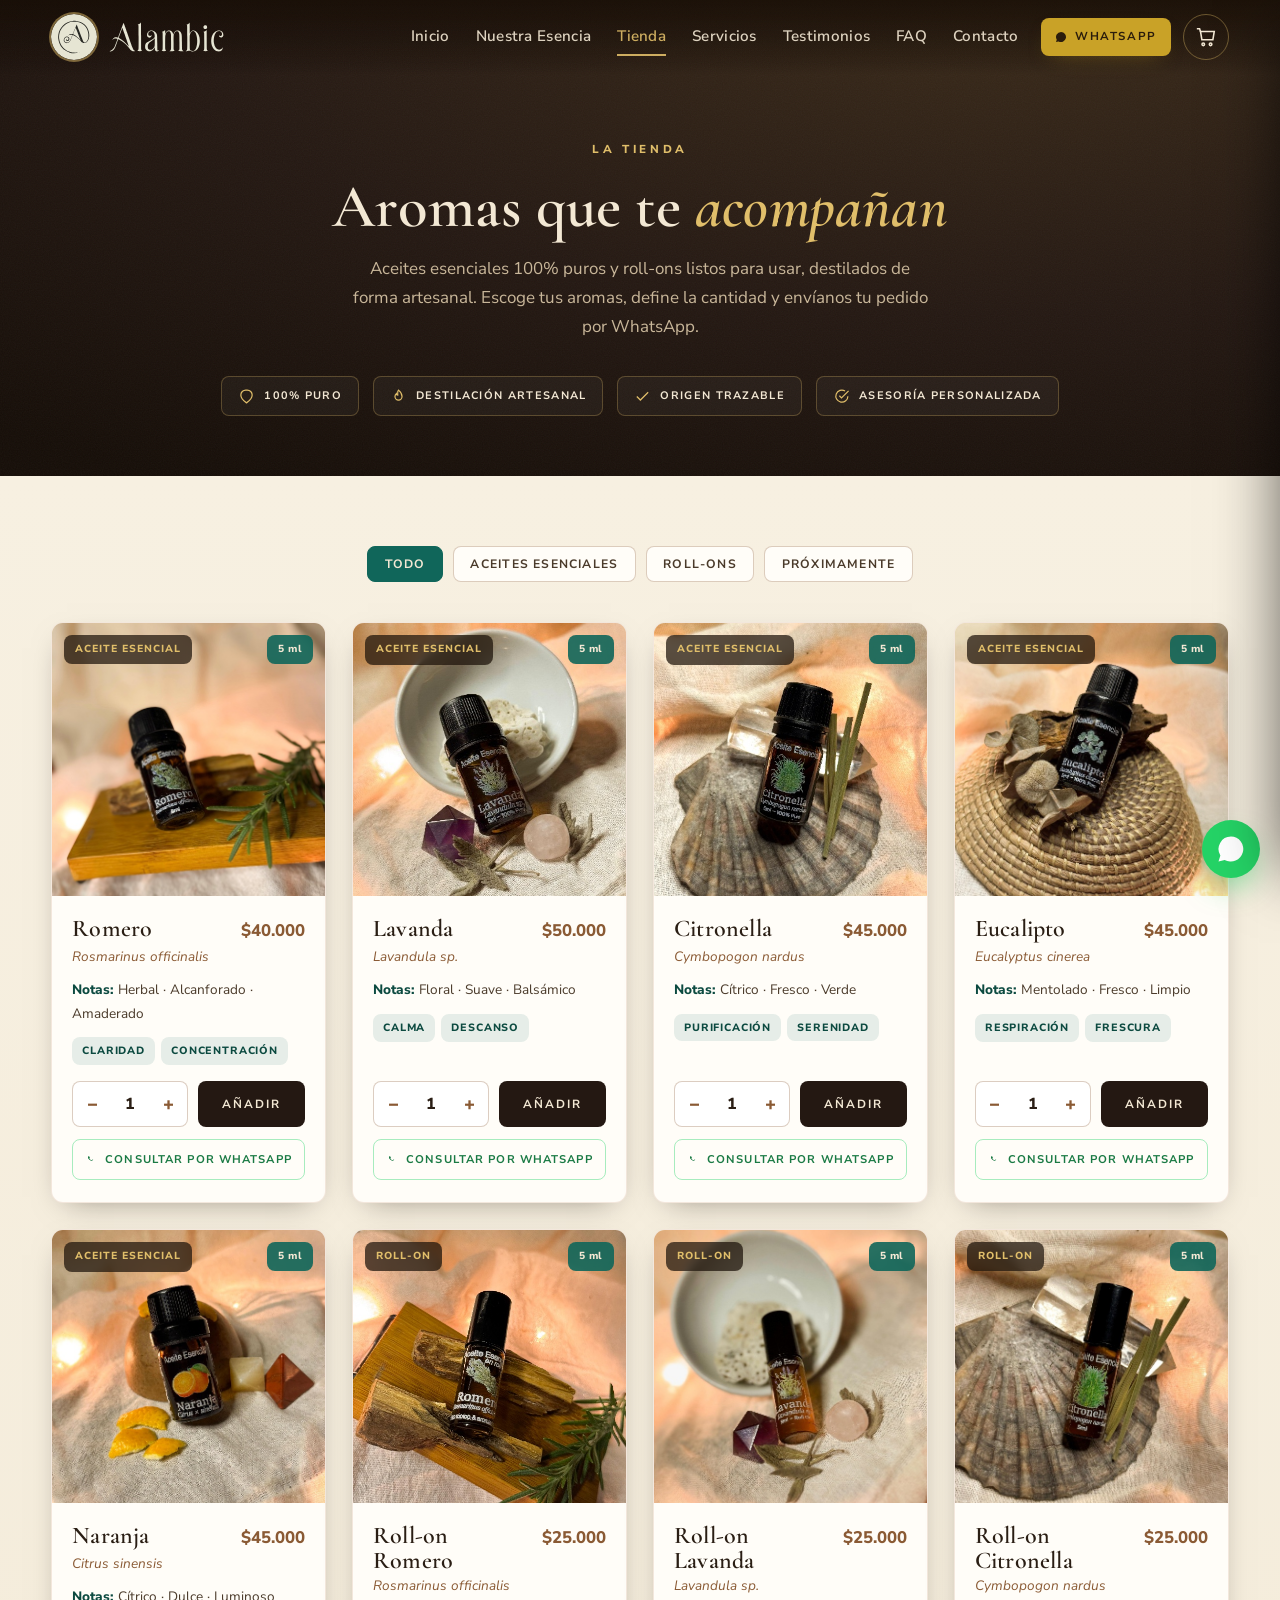
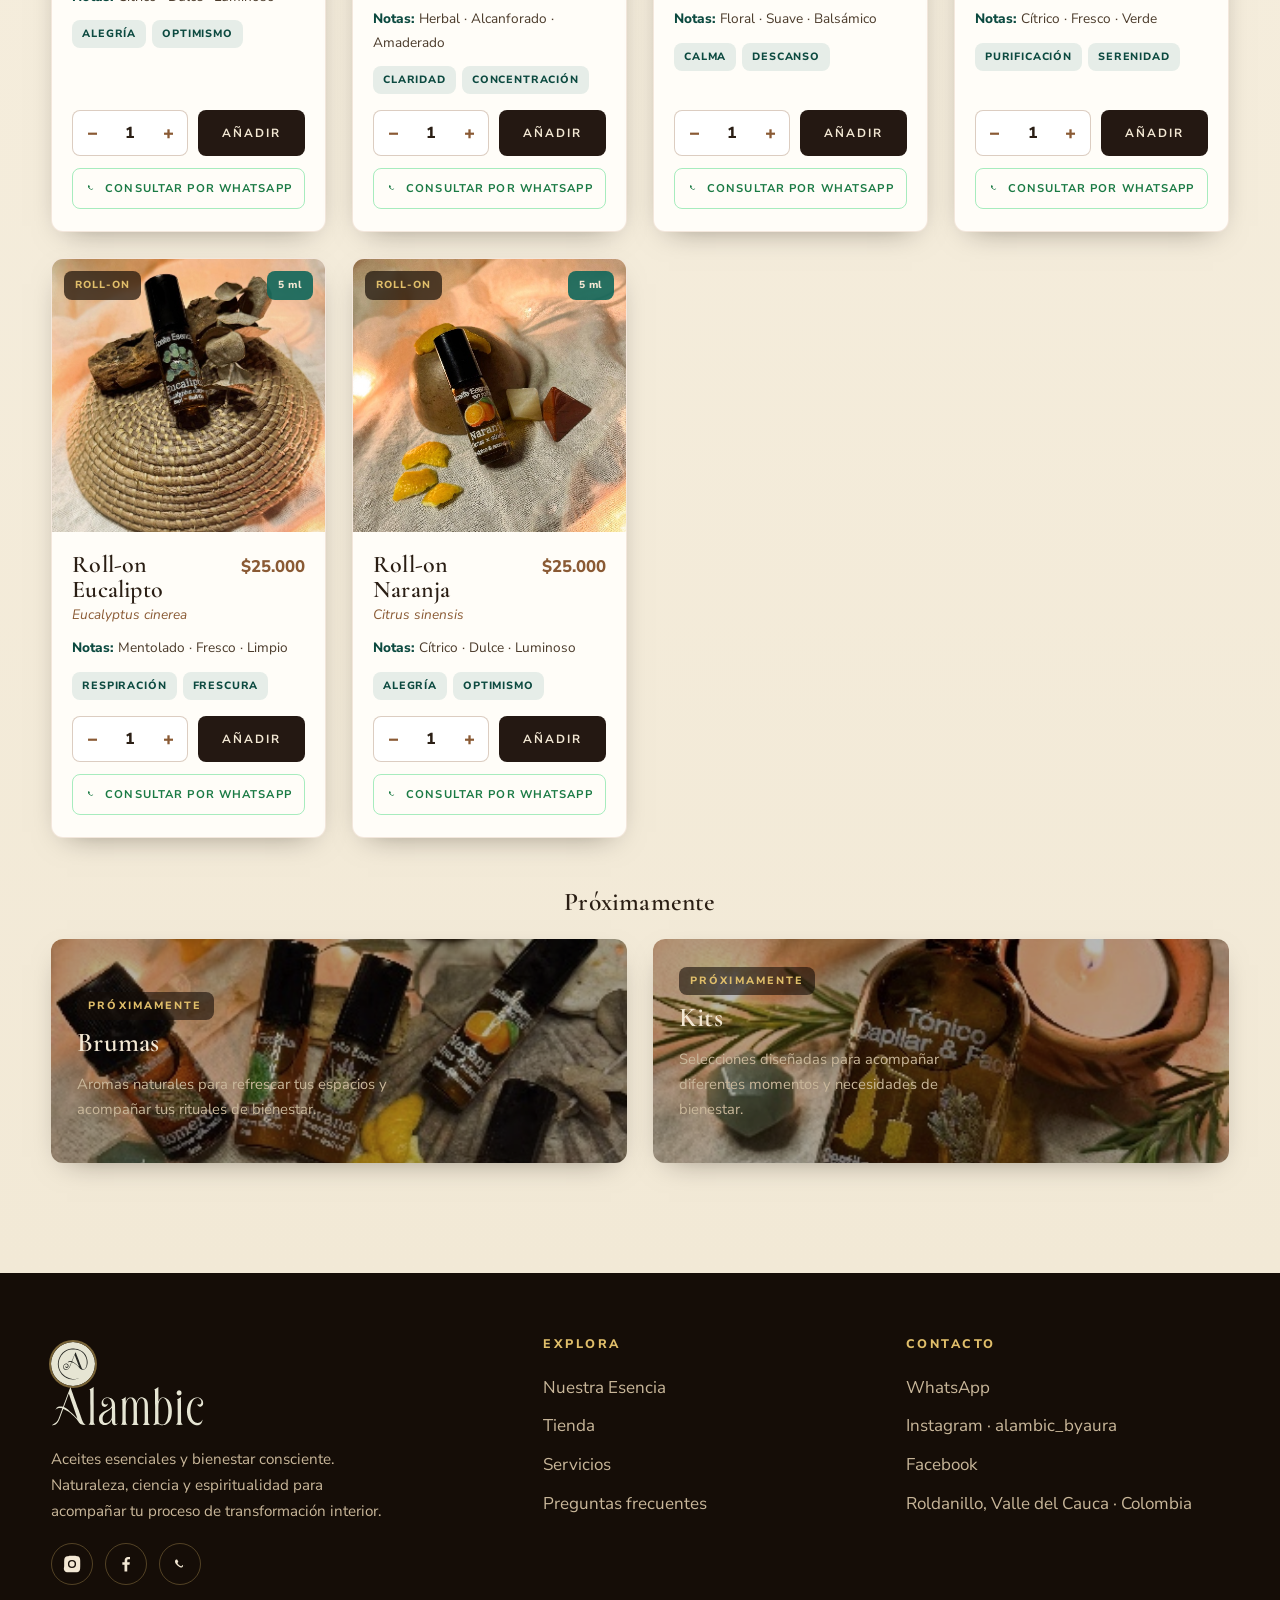
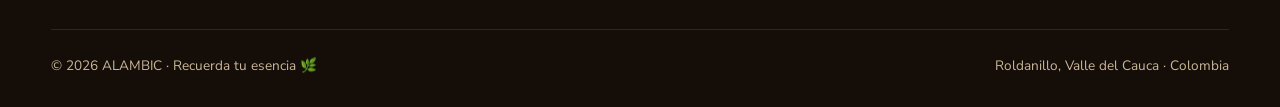
==== tienda.html @ 9c9fd95d "Lettering "Alambic" en SVG en header y footer - assets/img/lettering.svg: palabra "Alambic" vectoriz" ====
<!DOCTYPE html>
<html lang="es">
<head>
<meta charset="UTF-8" />
<meta name="viewport" content="width=device-width, initial-scale=1.0" />
<title>Tienda · ALAMBIC — Aceites esenciales y roll-ons</title>
<meta name="description" content="Compra aceites esenciales 100% puros y roll-ons artesanales de ALAMBIC. Escoge tus aromas y cantidad; pedido por WhatsApp." />
<meta name="theme-color" content="#241812" />
<link rel="icon" href="assets/img/logo.svg" type="image/svg+xml" />
<link rel="icon" href="assets/img/logo-512.png" type="image/png" sizes="512x512" />
<link rel="apple-touch-icon" href="assets/img/logo-180.png" />
<link rel="preconnect" href="https://fonts.googleapis.com" />
<link rel="preconnect" href="https://fonts.gstatic.com" crossorigin />
<link href="https://fonts.googleapis.com/css2?family=Cormorant+Garamond:ital,wght@0,400;0,500;0,600;0,700;1,400;1,500;1,600&family=Nunito+Sans:ital,opsz,wght@0,6..12,300;0,6..12,400;0,6..12,600;0,6..12,700;0,6..12,800;0,6..12,900&display=swap" rel="stylesheet" />
<link rel="stylesheet" href="assets/css/styles.css?v=2026.10.10" />
</head>
<body>

<!-- HEADER -->
<header class="header" id="header">
  <div class="container nav">
    <a href="index.html" class="brand" aria-label="ALAMBIC inicio">
      <img src="assets/img/logo.svg" alt="Logo ALAMBIC" />
      <img class="brand-word" src="assets/img/lettering.svg" alt="Alambic" width="1165" height="304" />
    </a>
    <nav class="nav-links" id="navLinks">
      <a href="index.html">Inicio</a>
      <a href="index.html#esencia">Nuestra Esencia</a>
      <a href="tienda.html" class="active">Tienda</a>
      <a href="index.html#experiencias">Servicios</a>
      <a href="index.html#testimonios">Testimonios</a>
      <a href="index.html#faq">FAQ</a>
      <a href="index.html#contacto">Contacto</a>
    </nav>
    <div class="nav-actions">
      <a href="#" class="btn btn-gold btn-sm nav-cta-desktop" id="navWa">
        <svg class="wa-ico" viewBox="0 0 24 24"><path d="M17.5 14.4c-.3-.2-1.8-.9-2-1s-.5-.2-.7.1-.8 1-1 1.2-.4.2-.7.1a8.2 8.2 0 0 1-2.4-1.5 9 9 0 0 1-1.7-2.1c-.2-.3 0-.5.1-.6l.5-.6.3-.5a.5.5 0 0 0 0-.5L8.7 6.9c-.2-.5-.4-.4-.6-.4h-.5a1 1 0 0 0-.7.3A2.8 2.8 0 0 0 6 9a5 5 0 0 0 1 2.6 11.4 11.4 0 0 0 4.4 3.9c2 .9 2 .6 2.4.6a2.5 2.5 0 0 0 1.6-1.2 2 2 0 0 0 .2-1.1c-.1-.1-.3-.2-.6-.4zM12 2a10 10 0 0 0-8.5 15.2L2 22l4.9-1.3A10 10 0 1 0 12 2z"/></svg>
        WhatsApp
      </a>
      <button class="cart-btn" id="cartBtn" aria-label="Abrir carrito">
        <svg viewBox="0 0 24 24"><path d="M6 6h15l-1.5 9h-12L6 6z"/><path d="M6 6L5 3H2"/><circle cx="9" cy="20" r="1.4"/><circle cx="17" cy="20" r="1.4"/></svg>
        <span class="cart-count" id="cartCount">0</span>
      </button>
      <button class="hamburger" id="hamburger" aria-label="Menú" aria-expanded="false" aria-controls="navLinks">
        <svg viewBox="0 0 24 24"><path class="l1" d="M4 7h16"/><path class="l2" d="M4 12h16"/><path class="l3" d="M4 17h16"/></svg>
      </button>
    </div>
  </div>
</header>

<!-- SHOP HERO -->
<section class="shop-hero">
  <div class="hero-grain"></div>
  <div class="container">
    <span class="eyebrow on-dark">La tienda</span>
    <h1>Aromas que te <em>acompañan</em></h1>
    <p>Aceites esenciales 100% puros y roll-ons listos para usar, destilados de forma artesanal. Escoge tus aromas, define la cantidad y envíanos tu pedido por WhatsApp.</p>
    <div class="trust">
      <span class="trust-item"><svg viewBox="0 0 24 24"><path d="M11 3C7 3 4 6 4 10c0 5 5 9 8 11 3-2 8-6 8-11 0-4-3-7-7-7a5 5 0 0 0-1 .1A5 5 0 0 0 11 3z"/></svg>100% Puro</span>
      <span class="trust-item"><svg viewBox="0 0 24 24"><path d="M12 3s5 4 5 9a5 5 0 0 1-10 0c0-2 1-3 2-4 0 1 1 2 2 2 0-3-1-5 1-7z"/></svg>Destilación artesanal</span>
      <span class="trust-item"><svg viewBox="0 0 24 24"><path d="M20 6L9 17l-5-5"/></svg>Origen trazable</span>
      <span class="trust-item"><svg viewBox="0 0 24 24"><path d="M21 11.5a8.5 8.5 0 1 1-4-7.2"/><path d="M22 4L12 14.01l-3-3"/></svg>Asesoría personalizada</span>
    </div>
  </div>
</section>

<!-- SHOP -->
<main class="shop-main">
  <div class="container">
    <div class="filters" id="shopFilters">
      <button class="filter active" data-filter="all">Todo</button>
      <button class="filter" data-filter="aceites">Aceites esenciales</button>
      <button class="filter" data-filter="rollons">Roll-ons</button>
      <button class="filter" data-filter="soon">Próximamente</button>
    </div>

    <div class="shop-grid" id="shopGrid"></div>

    <div id="soonWrap">
      <h3 class="soon-title">Próximamente</h3>
      <div class="soon-grid" id="shopSoon"></div>
    </div>
  </div>
</main>

<!-- FOOTER -->
<footer class="footer">
  <div class="container">
    <div class="footer-grid">
      <div class="footer-about">
        <a href="index.html" class="brand" style="margin:0">
          <img src="assets/img/logo.svg" alt="ALAMBIC" style="width:44px;height:44px;border-radius:50%;box-shadow:0 0 0 2px rgba(224,190,106,.5)" />
          <img class="brand-word brand-word--footer" src="assets/img/lettering.svg" alt="Alambic" width="1165" height="304" />
        </a>
        <p>Aceites esenciales y bienestar consciente. Naturaleza, ciencia y espiritualidad para acompañar tu proceso de transformación interior.</p>
        <div class="social" id="social"></div>
      </div>
      <div class="footer-nav">
        <h4>Explora</h4>
        <a href="index.html#esencia">Nuestra Esencia</a>
        <a href="tienda.html">Tienda</a>
        <a href="index.html#experiencias">Servicios</a>
        <a href="index.html#faq">Preguntas frecuentes</a>
      </div>
      <div class="footer-contact">
        <h4>Contacto</h4>
        <a href="#" class="js-wa" id="footWa">WhatsApp</a>
        <a href="#" id="footIg">Instagram</a>
        <a href="#" id="footFb">Facebook</a>
        <span style="display:block;padding:5px 0" id="footLoc">Roldanillo, Valle del Cauca</span>
      </div>
    </div>
    <div class="footer-bottom">
      <span>© <span id="year"></span> ALAMBIC · Recuerda tu esencia 🌿</span>
      <span>Roldanillo, Valle del Cauca · Colombia</span>
    </div>
  </div>
</footer>

<!-- QUICK VIEW -->
<div class="quick-overlay" id="quickOverlay"></div>
<div class="quick" id="quick" role="dialog" aria-label="Detalle de producto">
  <button class="quick-close" id="quickClose" aria-label="Cerrar"><svg viewBox="0 0 24 24"><path d="M6 6l12 12M18 6L6 18"/></svg></button>
  <div class="quick-body" id="quickBody"></div>
</div>

<!-- CARRITO -->
<div class="overlay" id="overlay"></div>
<aside class="cart" id="cart" aria-label="Carrito de consulta">
  <div class="cart-head">
    <h3>Tu selección</h3>
    <button class="cart-close" id="cartClose" aria-label="Cerrar"><svg viewBox="0 0 24 24"><path d="M6 6l12 12M18 6L6 18"/></svg></button>
  </div>
  <div class="cart-items" id="cartItems"></div>
  <div class="cart-foot">
    <div class="cart-note">
      <svg viewBox="0 0 24 24"><path d="M12 2a10 10 0 1 0 0 20 10 10 0 0 0 0-20z"/><path d="M12 8v5M12 16h.01"/></svg>
      <span>Tu selección se enviará por WhatsApp para confirmar disponibilidad, pago y envío.</span>
    </div>
    <button class="btn btn-wa" id="checkoutBtn">
      <svg class="wa-ico" viewBox="0 0 24 24"><path d="M17.5 14.4c-.3-.2-1.8-.9-2-1s-.5-.2-.7.1-.8 1-1 1.2-.4.2-.7.1a8.2 8.2 0 0 1-2.4-1.5 9 9 0 0 1-1.7-2.1c-.2-.3 0-.5.1-.6l.5-.6.3-.5a.5.5 0 0 0 0-.5L8.7 6.9c-.2-.5-.4-.4-.6-.4h-.5a1 1 0 0 0-.7.3A2.8 2.8 0 0 0 6 9a5 5 0 0 0 1 2.6 11.4 11.4 0 0 0 4.4 3.9c2 .9 2 .6 2.4.6a2.5 2.5 0 0 0 1.6-1.2 2 2 0 0 0 .2-1.1c-.1-.1-.3-.2-.6-.4zM12 2a10 10 0 0 0-8.5 15.2L2 22l4.9-1.3A10 10 0 1 0 12 2z"/></svg>
      Enviar pedido por WhatsApp
    </button>
  </div>
</aside>

<!-- WHATSAPP FLOTANTE -->
<a href="#" class="wa-float js-wa" aria-label="WhatsApp">
  <svg viewBox="0 0 24 24"><path d="M17.5 14.4c-.3-.2-1.8-.9-2-1s-.5-.2-.7.1-.8 1-1 1.2-.4.2-.7.1a8.2 8.2 0 0 1-2.4-1.5 9 9 0 0 1-1.7-2.1c-.2-.3 0-.5.1-.6l.5-.6.3-.5a.5.5 0 0 0 0-.5L8.7 6.9c-.2-.5-.4-.4-.6-.4h-.5a1 1 0 0 0-.7.3A2.8 2.8 0 0 0 6 9a5 5 0 0 0 1 2.6 11.4 11.4 0 0 0 4.4 3.9c2 .9 2 .6 2.4.6a2.5 2.5 0 0 0 1.6-1.2 2 2 0 0 0 .2-1.1c-.1-.1-.3-.2-.6-.4zM12 2a10 10 0 0 0-8.5 15.2L2 22l4.9-1.3A10 10 0 1 0 12 2z"/></svg>
</a>

<!-- TOAST -->
<div class="toast" id="toast">
  <svg viewBox="0 0 24 24"><path d="M20 6L9 17l-5-5"/></svg>
  <span id="toastMsg">Añadido a tu selección</span>
</div>

<script src="assets/js/data.js?v=2026.10.10"></script>
<script src="assets/js/cart.js?v=2026.10.10"></script>
<script src="assets/js/shop.js?v=2026.10.10"></script>
<script type="speculationrules">
{"prerender":[{"where":{"and":[{"href_matches":"/*"},{"not":{"href_matches":"/assets/*"}}]},"eagerness":"moderate"}]}
</script>
</body>
</html>
---- assets/css/styles.css ----
/* ============================================================
   ALAMBIC · Estilos
   Estética: dorado · marrón · cobre · esmeralda · ambiental · premium
   ============================================================ */

:root{
  --espresso:#241812; --espresso-2:#2E2016; --bark:#1B110A; --deep:#150D07;
  --cream:#F5ECDA; --cream-2:#EFE2C9; --parch:#F7F0E1;
  --gold:#C9A227; --gold-2:#E0BE6A; --gold-soft:#E9D3A0;
  --copper:#B4794A; --copper-2:#8A5A34;
  --emerald:#10665A; --emerald-deep:#0C4A40; --sage:#8A9A6B;
  --ink:#2A1E14; --ink-soft:#4A3A2A; --on-dark:#F3E8D4; --on-dark-soft:#C9B79A;
  --maxw:1200px; --radius:12px;
  --ease:cubic-bezier(.22,.61,.36,1); --ease-soft:cubic-bezier(.33,1,.68,1);
  --shadow:0 22px 60px -24px rgba(20,12,6,.55);
  --shadow-sm:0 10px 30px -16px rgba(20,12,6,.5);
  --font-display:"Cormorant Garamond","Playfair Display",Georgia,serif;
  --font-body:"Nunito Sans",-apple-system,"Segoe UI",Roboto,sans-serif;
}
*{ box-sizing:border-box; }
html{ scroll-behavior:smooth; scroll-padding-top:82px; }
body{ margin:0; font-family:var(--font-body); color:var(--ink); background:var(--parch);
  font-size:17px; line-height:1.7; -webkit-font-smoothing:antialiased; overflow-x:hidden; }
img{ max-width:100%; display:block; }
a{ color:inherit; text-decoration:none; }
button{ font-family:inherit; cursor:pointer; border:none; background:none; }
h1,h2,h3,h4{ font-family:var(--font-display); font-weight:600; line-height:1.08; margin:0; letter-spacing:.2px; }
.eyebrow{ font-family:var(--font-body); text-transform:uppercase; letter-spacing:.32em;
  font-size:.72rem; font-weight:800; color:var(--copper); }
.eyebrow.on-dark{ color:var(--gold-2); }
.container{ width:min(var(--maxw),92vw); margin-inline:auto; }
.section{ padding:clamp(64px,9vw,120px) 0; position:relative; }
.center{ text-align:center; }
.lead{ font-size:1.12rem; color:var(--ink-soft); max-width:60ch; }
.center .lead{ margin-inline:auto; }

/* ---------- Botones ---------- */
.btn{ display:inline-flex; align-items:center; justify-content:center; gap:.65em;
  padding:1.05em 1.9em; border-radius:8px; font-weight:700; font-size:.8rem;
  text-transform:uppercase; letter-spacing:.16em;
  transition:transform .5s var(--ease), box-shadow .5s var(--ease), background .5s var(--ease), color .5s var(--ease), border-color .5s var(--ease); will-change:transform; }
.btn:hover{ transform:translateY(-2px); }
.btn-gold{ background:var(--gold); color:#2a1c0c; box-shadow:0 8px 22px -12px rgba(201,162,39,.5); }
.btn-gold:hover{ background:var(--gold-2); box-shadow:0 14px 32px -14px rgba(201,162,39,.65); }
.btn-emerald{ background:var(--emerald); color:var(--on-dark); }
.btn-emerald:hover{ background:var(--emerald-deep); }
.btn-outline{ border:1px solid rgba(224,190,106,.5); color:var(--gold-2); }
.btn-outline:hover{ background:rgba(224,190,106,.1); border-color:var(--gold-2); }
.btn-wa{ background:#1EA952; color:#fff; }
.btn-wa:hover{ background:#25D366; }
.btn-sm{ padding:.78em 1.25em; font-size:.72rem; letter-spacing:.14em; }
.wa-ico{ width:1.05em; height:1.05em; fill:currentColor; }

/* ============================================================ HEADER */
.header{ position:fixed; inset:0 0 auto 0; z-index:60; padding:14px 0; }
/* Fondo/blur en una capa aparte: si el blur estuviera en .header, el menú
   móvil (position:fixed) quedaría atrapado dentro de la altura del header */
.header::after{ content:""; position:absolute; inset:0; z-index:-1; pointer-events:none;
  background:rgba(28,18,10, var(--h-bg,0));
  -webkit-backdrop-filter:blur(calc(var(--h-blur,0)*1px)) saturate(1.2);
  backdrop-filter:blur(calc(var(--h-blur,0)*1px)) saturate(1.2);
  box-shadow:0 10px 30px -20px rgba(0,0,0, var(--h-sh,0)); }
.header::before{ content:""; position:absolute; inset:0; z-index:-1;
  background:linear-gradient(180deg,rgba(21,13,7,.55),transparent); opacity:var(--h-veil,1); pointer-events:none; }
.nav{ display:flex; align-items:center; gap:22px; }
.brand{ display:flex; align-items:center; gap:12px; margin-right:auto; }
.brand img{ width:46px; height:46px; border-radius:50%; box-shadow:0 0 0 2px rgba(224,190,106,.5); }
.brand-name{ font-family:var(--font-display); font-size:1.5rem; color:var(--on-dark); letter-spacing:.28em; padding-left:.28em; }
/* Lettering de marca (SVG): anula el círculo de .brand img */
.brand .brand-word{ width:auto; height:30px; border-radius:0; box-shadow:none; display:block; }
.footer .brand .brand-word--footer{ height:40px; }
.nav-links{ display:flex; gap:26px; }
.nav-links a{ color:var(--on-dark); font-weight:600; font-size:.95rem; letter-spacing:.02em; position:relative; opacity:.9; transition:opacity .2s; }
.nav-links a::after{ content:""; position:absolute; left:0; bottom:-6px; height:2px; width:0; background:var(--gold-2); transition:width .3s; }
.nav-links a:hover{ opacity:1; } .nav-links a:hover::after{ width:100%; }
.nav-links a.active{ color:var(--gold-2); } .nav-links a.active::after{ width:100%; }
.nav-actions{ display:flex; align-items:center; gap:12px; }
.cart-btn{ position:relative; width:46px; height:46px; border-radius:50%; display:grid; place-items:center;
  color:var(--on-dark); border:1.5px solid rgba(224,190,106,.4); transition:.25s; }
.cart-btn:hover{ background:rgba(224,190,106,.14); }
.cart-btn.has-items{ border-color:var(--gold-2); background:rgba(224,190,106,.16); }
.cart-btn svg{ width:22px; height:22px; stroke:currentColor; fill:none; stroke-width:1.7; }
.cart-count{ position:absolute; top:-4px; right:-4px; min-width:20px; height:20px; padding:0 5px;
  background:var(--gold); color:#3a2b10; border-radius:999px; font-size:.72rem; font-weight:900;
  display:grid; place-items:center; transform:scale(0); transition:transform .3s cubic-bezier(.3,1.4,.5,1); }
.cart-count.show{ transform:scale(1); }
.hamburger{ display:none; place-items:center; padding:0; width:46px; height:46px; border-radius:12px; color:var(--on-dark); border:1.5px solid rgba(224,190,106,.4);
  transition:background .4s var(--ease), border-color .4s var(--ease); }
.hamburger:hover{ background:rgba(224,190,106,.14); }
.hamburger svg{ display:block; width:22px; height:22px; stroke:currentColor; fill:none; stroke-width:1.8; stroke-linecap:round; }
.hamburger path{ transition:transform .4s var(--ease), opacity .3s var(--ease); transform-origin:center; transform-box:fill-box; }
.hamburger[aria-expanded="true"]{ background:rgba(224,190,106,.16); border-color:var(--gold-2); }
.hamburger[aria-expanded="true"] .l1{ transform:translateY(5px) rotate(45deg); }
.hamburger[aria-expanded="true"] .l2{ opacity:0; }
.hamburger[aria-expanded="true"] .l3{ transform:translateY(-5px) rotate(-45deg); }

/* ============================================================ HERO PREMIUM (editorial) */
.hero{ position:relative; min-height:100svh; display:flex; align-items:center; overflow:hidden;
  background:radial-gradient(140% 120% at 78% 12%, #3a2a19 0%, #241812 45%, #150D07 100%); }
.hero-video{ position:absolute; inset:0; width:100%; height:100%; object-fit:cover; z-index:0;
  filter:saturate(1.05) contrast(1.02);
  transform:scale(1.06); transform-origin:center; } /* recorte sutil de bordes (oculta marcas de esquina) */
.hero-veil{ position:absolute; inset:0; z-index:1;
  background:
    radial-gradient(120% 90% at 80% 12%, rgba(201,162,39,.22), transparent 55%),
    radial-gradient(120% 120% at 10% 90%, rgba(12,74,64,.4), transparent 60%),
    linear-gradient(180deg, rgba(21,13,7,.74) 0%, rgba(21,13,7,.5) 42%, rgba(21,13,7,.86) 100%); }
.hero-amb{ position:absolute; inset:-20%; z-index:0; pointer-events:none;
  background:
    radial-gradient(40% 50% at 72% 28%, rgba(224,190,106,.30), transparent 60%),
    radial-gradient(45% 55% at 20% 80%, rgba(16,102,90,.28), transparent 62%),
    radial-gradient(35% 45% at 85% 75%, rgba(180,121,74,.22), transparent 60%);
  animation:ambDrift 18s ease-in-out infinite alternate; filter:blur(10px); }
@keyframes ambDrift{ 0%{ transform:translate(0,0) scale(1); } 100%{ transform:translate(-3%,2%) scale(1.08); } }
.hero-grain{ position:absolute; inset:0; z-index:1; opacity:.05; pointer-events:none;
  background-image:url("data:image/svg+xml,%3Csvg xmlns='http://www.w3.org/2000/svg' width='120' height='120'%3E%3Cfilter id='n'%3E%3CfeTurbulence type='fractalNoise' baseFrequency='.85' numOctaves='2'/%3E%3C/filter%3E%3Crect width='100%25' height='100%25' filter='url(%23n)'/%3E%3C/svg%3E"); }
.hero-motes{ position:absolute; inset:0; z-index:2; overflow:hidden; pointer-events:none; }
.mote{ position:absolute; bottom:-8%; border-radius:50%;
  background:radial-gradient(circle,rgba(233,211,160,.9),rgba(233,211,160,0) 70%); animation:rise linear infinite; }
@keyframes rise{ 0%{ transform:translateY(0) translateX(0); opacity:0; } 12%{ opacity:.85; }
  88%{ opacity:.5; } 100%{ transform:translateY(-112vh) translateX(28px); opacity:0; } }

.hero-inner{ position:relative; z-index:5; padding:130px 0 92px; }
.hero-copy{ max-width:44ch; }
.hero-copy .eyebrow{ display:inline-flex; align-items:center; gap:10px; animation:fadeUp .9s .05s both; }
.hero-copy .eyebrow::before{ content:""; width:34px; height:1px; background:var(--gold-2); }
.hero h1{ color:var(--on-dark); font-size:clamp(2.6rem,5.4vw,4.6rem); margin:18px 0 0; font-weight:600;
  text-shadow:0 3px 30px rgba(0,0,0,.4); }
.hero h1 span{ display:inline-block; opacity:0; transform:translateY(24px); animation:fadeUp .9s both; }
.hero h1 em{ font-style:italic; color:var(--gold-2); }
.hero-sub{ color:var(--on-dark-soft); font-size:clamp(1rem,1.4vw,1.18rem); max-width:46ch; margin:22px 0 30px; animation:fadeUp .9s .55s both; }
.hero-cta{ display:flex; flex-wrap:wrap; gap:14px; animation:fadeUp .9s .7s both; }
/* Notas de calidad */
.hero-notes{ display:flex; flex-wrap:wrap; gap:10px; margin-top:34px; animation:fadeUp .9s .85s both; }
.qnote{ display:inline-flex; align-items:center; gap:9px; padding:10px 16px; border-radius:8px;
  background:rgba(255,253,248,.04); border:1px solid rgba(224,190,106,.3); color:var(--on-dark);
  font-size:.68rem; font-weight:700; letter-spacing:.14em; text-transform:uppercase; backdrop-filter:blur(4px);
  transition:background .5s var(--ease), border-color .5s var(--ease); }
.qnote svg{ width:17px; height:17px; stroke:var(--gold-2); fill:none; stroke-width:1.7; }

/* Visual del hero: marco nítido + tarjeta de notas flotante + glow */
.hero-visual{ position:relative; justify-self:center; width:min(460px,42vw); aspect-ratio:4/5; }
.hero-frame{ position:absolute; inset:0; border-radius:220px 220px 26px 26px; overflow:hidden;
  box-shadow:0 40px 80px -30px rgba(0,0,0,.75), 0 0 0 1px rgba(224,190,106,.35), inset 0 0 0 6px rgba(21,13,7,.25);
  animation:floatY 7s ease-in-out infinite; }
.hero-frame::after{ content:""; position:absolute; inset:0; border-radius:inherit;
  background:linear-gradient(180deg, transparent 40%, rgba(21,13,7,.55) 100%),
             radial-gradient(60% 40% at 50% 0%, rgba(224,190,106,.25), transparent 70%); }
.hero-frame img{ width:100%; height:100%; object-fit:cover; object-position:center 30%; }
.hero-glow{ position:absolute; inset:-14% -10%; z-index:-1; border-radius:50%;
  background:radial-gradient(circle, rgba(224,190,106,.35), transparent 60%); filter:blur(20px); }
@keyframes floatY{ 0%,100%{ transform:translateY(0); } 50%{ transform:translateY(-14px); } }
/* Tarjeta de notas flotante (olfativas) */
.hero-card{ position:absolute; right:-6%; bottom:8%; z-index:3; width:min(220px,60%);
  background:rgba(28,18,10,.78); backdrop-filter:blur(10px); border:1px solid rgba(224,190,106,.35);
  border-radius:16px; padding:15px 17px; color:var(--on-dark); box-shadow:var(--shadow);
  animation:floatY 7s ease-in-out .8s infinite; }
.hero-card .hc-top{ display:flex; align-items:center; gap:8px; font-size:.7rem; letter-spacing:.18em;
  text-transform:uppercase; color:var(--gold-2); font-weight:800; margin-bottom:6px; }
.hero-card .hc-top::before{ content:""; width:8px; height:8px; border-radius:50%; background:var(--gold-2); box-shadow:0 0 10px var(--gold-2); }
.hero-card h4{ font-family:var(--font-display); font-size:1.35rem; margin-bottom:4px; }
.hero-card p{ font-size:.82rem; color:var(--on-dark-soft); line-height:1.4; }
.scroll-cue{ position:absolute; left:50%; bottom:24px; transform:translateX(-50%); z-index:5;
  color:var(--on-dark-soft); font-size:.7rem; letter-spacing:.3em; text-transform:uppercase;
  display:flex; flex-direction:column; align-items:center; gap:8px; animation:fadeUp 1s 1.1s both; }
.scroll-cue span{ width:1px; height:36px; background:linear-gradient(var(--gold-2),transparent); animation:cue 2s ease-in-out infinite; }
@keyframes cue{ 0%,100%{ transform:scaleY(.4); opacity:.4; transform-origin:top; } 50%{ transform:scaleY(1); opacity:1; } }
@keyframes fadeUp{ from{ opacity:0; transform:translateY(24px); } to{ opacity:1; transform:translateY(0); } }

/* ============================================================ NUESTRA ESENCIA */
.esencia{ background:linear-gradient(180deg,var(--parch),#F2E9D6); }
.section-head{ max-width:760px; margin:0 auto clamp(40px,5vw,64px); }
.section-head .eyebrow{ display:block; margin-bottom:14px; }
.section-head h2{ font-size:clamp(2rem,4vw,3.1rem); color:var(--ink); }
.section-head p{ margin-top:16px; }
.pillars{ display:grid; grid-template-columns:repeat(3,1fr); gap:26px; }
.pillar{ background:linear-gradient(180deg,#FFFDF8,#F6EEDD); border:1px solid rgba(180,121,74,.16);
  border-radius:var(--radius); padding:36px 30px; box-shadow:var(--shadow-sm); transition:transform .5s var(--ease), box-shadow .5s var(--ease); }
.pillar:hover{ transform:translateY(-6px); box-shadow:var(--shadow); }
.pillar-ico{ font-size:2rem; width:64px; height:64px; border-radius:50%; display:grid; place-items:center; margin-bottom:18px;
  background:radial-gradient(circle at 30% 30%, rgba(224,190,106,.35), rgba(16,102,90,.15)); }
.pillar h3{ font-size:1.5rem; color:var(--emerald-deep); margin-bottom:8px; }
.pillar p{ color:var(--ink-soft); font-size:1rem; }
.split{ display:grid; grid-template-columns:1.05fr 1fr; gap:clamp(30px,5vw,64px); align-items:center; margin-top:clamp(60px,8vw,100px); }
.split.reverse .split-media{ order:2; }
.split-media{ position:relative; }
.split-media img{ width:100%; border-radius:var(--radius); box-shadow:var(--shadow); aspect-ratio:4/5; object-fit:cover; }
.split-media .badge{ position:absolute; bottom:-18px; right:-14px; background:var(--emerald); color:var(--on-dark);
  padding:14px 20px; border-radius:14px; font-family:var(--font-display); font-size:1.15rem; box-shadow:var(--shadow-sm); line-height:1.2; }
.split-body h2{ font-size:clamp(1.9rem,3.4vw,2.7rem); color:var(--ink); margin-bottom:16px; }
.split-body p{ color:var(--ink-soft); margin-bottom:14px; }

/* ============================================================ SOBRE AURA */
.aura{ background:linear-gradient(180deg,var(--espresso),var(--bark)); color:var(--on-dark); }
.aura .split-body h2{ color:var(--on-dark); }
.aura .split-body p{ color:var(--on-dark-soft); }
.aura .eyebrow{ color:var(--gold-2); }
.aura-quote{ font-family:var(--font-display); font-style:italic; font-size:1.5rem; color:var(--gold-2);
  border-left:2px solid var(--copper); padding-left:20px; margin:6px 0 22px; line-height:1.4; }

/* ============================================================ TIENDA (banda destacada en home) */
.coleccion{ background:linear-gradient(180deg,#F2E9D6,var(--parch)); }
.feat-gallery{ display:grid; grid-template-columns:repeat(4,1fr); gap:18px; margin-bottom:40px; }
.feat-item{ position:relative; border-radius:16px; overflow:hidden; aspect-ratio:3/4; box-shadow:var(--shadow-sm);
  display:block; }
.feat-item img{ width:100%; height:100%; object-fit:cover; transition:transform .6s; }
.feat-item:hover img{ transform:scale(1.06); }
.feat-cap{ position:absolute; inset:auto 0 0 0; padding:16px; background:linear-gradient(transparent,rgba(21,13,7,.8));
  color:var(--on-dark); }
.feat-cap span{ font-size:.68rem; letter-spacing:.18em; text-transform:uppercase; color:var(--gold-2); font-weight:800; }
.feat-cap strong{ display:block; font-family:var(--font-display); font-weight:600; font-size:1.3rem; }
.coleccion-cta{ text-align:center; }

/* ============================================================ EXPERIENCIAS */
.experiencias{ background:linear-gradient(180deg,var(--bark),var(--espresso)); color:var(--on-dark); }
.experiencias .section-head h2{ color:var(--on-dark); }
.experiencias .section-head p{ color:var(--on-dark-soft); }
.exp-grid{ display:grid; grid-template-columns:repeat(3,1fr); gap:26px; }
.exp-card{ border-radius:var(--radius); overflow:hidden; background:rgba(255,253,248,.04);
  border:1px solid rgba(224,190,106,.18); display:flex; flex-direction:column; transition:transform .5s var(--ease), box-shadow .5s var(--ease); }
.exp-card:hover{ transform:translateY(-6px); box-shadow:var(--shadow); border-color:rgba(224,190,106,.4); }
.exp-media{ aspect-ratio:16/11; overflow:hidden; }
.exp-media img{ width:100%; height:100%; object-fit:cover; transition:transform .6s; }
.exp-card:hover .exp-media img{ transform:scale(1.06); }
.exp-body{ padding:24px; display:flex; flex-direction:column; flex:1; }
.exp-body h3{ font-size:1.55rem; color:var(--gold-2); margin-bottom:8px; }
.exp-body p{ color:var(--on-dark-soft); font-size:.95rem; flex:1; margin-bottom:18px; }
.exp-soon{ font-size:.7rem; font-weight:800; letter-spacing:.18em; text-transform:uppercase; color:var(--copper); }

/* ============================================================ TESTIMONIOS */
.testimonios{ background:radial-gradient(120% 80% at 50% 0%,#F7F0E1,#EFE4CD); }
.tst-grid{ display:grid; grid-template-columns:repeat(2,1fr); gap:26px; }
.tst{ background:#FFFDF8; border-radius:var(--radius); padding:36px 34px; box-shadow:var(--shadow-sm);
  border:1px solid rgba(180,121,74,.16); position:relative; }
.tst::before{ content:"\201C"; font-family:var(--font-display); font-size:5rem; color:rgba(201,162,39,.35);
  position:absolute; top:6px; left:22px; line-height:1; }
.tst p{ font-family:var(--font-display); font-size:1.3rem; font-style:italic; color:var(--ink); position:relative; z-index:1; }
.tst .who{ margin-top:18px; font-family:var(--font-body); font-weight:800; color:var(--copper-2); font-size:.95rem; letter-spacing:.03em; }
.stars{ color:var(--gold); letter-spacing:2px; margin-bottom:6px; }

/* ============================================================ FAQ */
.faq{ background:linear-gradient(180deg,var(--parch),#F1E7D3); }
.faq-list{ max-width:820px; margin-inline:auto; }
.faq-item{ border-bottom:1px solid rgba(138,90,52,.24); }
.faq-q{ width:100%; text-align:left; display:flex; justify-content:space-between; align-items:center; gap:20px;
  padding:24px 4px; font-family:var(--font-display); font-size:1.35rem; color:var(--ink); font-weight:600; }
.faq-q .plus{ width:30px; height:30px; min-width:30px; border-radius:50%; border:1.5px solid var(--copper);
  display:grid; place-items:center; color:var(--copper-2); transition:.3s; position:relative; }
.faq-q .plus::before,.faq-q .plus::after{ content:""; position:absolute; background:currentColor; border-radius:2px; }
.faq-q .plus::before{ width:13px; height:2px; }
.faq-q .plus::after{ width:2px; height:13px; transition:transform .3s; }
.faq-item.open .plus{ background:var(--emerald); border-color:var(--emerald); color:#fff; transform:rotate(90deg); }
.faq-item.open .plus::after{ transform:scaleY(0); }
.faq-a{ max-height:0; overflow:hidden; transition:max-height .4s ease; }
.faq-a p{ padding:0 4px 24px; color:var(--ink-soft); max-width:70ch; }

/* ============================================================ CTA + FOOTER */
.cta{ position:relative; overflow:hidden; color:var(--on-dark);
  background:linear-gradient(135deg,var(--emerald-deep),var(--espresso)); }
.cta::after{ content:""; position:absolute; inset:0; opacity:.14;
  background:radial-gradient(60% 120% at 80% 20%,var(--gold-2),transparent 60%); }
.cta .container{ position:relative; z-index:2; }
.cta h2{ font-size:clamp(2rem,4vw,3rem); color:var(--on-dark); max-width:20ch; }
.cta p{ color:var(--on-dark-soft); max-width:52ch; margin:16px 0 30px; }
.cta-actions{ display:flex; flex-wrap:wrap; gap:14px; }
.footer{ background:var(--deep); color:var(--on-dark-soft); padding:64px 0 30px; }
.footer-grid{ display:grid; grid-template-columns:1.4fr 1fr 1fr; gap:40px; margin-bottom:44px; }
.footer .brand-name{ color:var(--on-dark); }
.footer h4{ font-family:var(--font-body); text-transform:uppercase; letter-spacing:.2em; font-size:.78rem;
  color:var(--gold-2); margin-bottom:18px; font-weight:800; }
.footer a{ display:block; padding:5px 0; transition:color .2s; }
.footer a:hover{ color:var(--gold-2); }
.footer-about p{ margin:16px 0 0; max-width:38ch; font-size:.95rem; }
.social{ display:flex; gap:12px; margin-top:18px; }
.social a{ width:42px; height:42px; border-radius:50%; border:1.5px solid rgba(224,190,106,.3); display:grid; place-items:center; color:var(--on-dark); }
.social a:hover{ background:rgba(224,190,106,.14); border-color:var(--gold-2); }
.social svg{ width:20px; height:20px; fill:currentColor; }
.footer-bottom{ border-top:1px solid rgba(224,190,106,.14); padding-top:24px; display:flex; justify-content:space-between; flex-wrap:wrap; gap:10px; font-size:.85rem; }

/* ============================================================ PÁGINA TIENDA */
.shop-hero{ position:relative; padding:140px 0 60px; overflow:hidden; color:var(--on-dark);
  background:radial-gradient(120% 120% at 80% 0%, #3a2a19, #241812 55%, #150D07); }
.shop-hero .hero-grain{ z-index:1; }
.shop-hero .container{ position:relative; z-index:3; text-align:center; }
.shop-hero .eyebrow{ display:block; margin-bottom:14px; }
.shop-hero h1{ font-size:clamp(2.4rem,5vw,3.8rem); color:var(--on-dark); }
.shop-hero h1 em{ font-style:italic; color:var(--gold-2); }
.shop-hero p{ color:var(--on-dark-soft); max-width:58ch; margin:16px auto 0; }
/* Banda de confianza */
.trust{ display:flex; flex-wrap:wrap; justify-content:center; gap:14px; margin-top:34px; }
.trust-item{ display:inline-flex; align-items:center; gap:9px; font-size:.68rem; font-weight:700; color:var(--on-dark);
  text-transform:uppercase; letter-spacing:.12em;
  background:rgba(255,253,248,.04); border:1px solid rgba(224,190,106,.28); border-radius:8px; padding:10px 16px; }
.trust-item svg{ width:17px; height:17px; stroke:var(--gold-2); fill:none; stroke-width:1.7; }

.shop-main{ background:linear-gradient(180deg,var(--parch),#F2E9D6); padding:clamp(44px,6vw,70px) 0 clamp(64px,9vw,110px); }
.filters{ display:flex; flex-wrap:wrap; gap:10px; justify-content:center; margin-bottom:40px; }
.filter{ padding:.72em 1.35em; border-radius:8px; font-weight:700; font-size:.76rem; color:var(--ink-soft);
  text-transform:uppercase; letter-spacing:.1em;
  border:1px solid rgba(138,90,52,.3); background:#FFFDF8; transition:background .45s var(--ease), color .45s var(--ease), border-color .45s var(--ease); }
.filter:hover{ border-color:var(--copper); color:var(--copper-2); }
.filter.active{ background:var(--emerald); color:var(--on-dark); border-color:var(--emerald); }

.shop-grid{ display:grid; grid-template-columns:repeat(auto-fill,minmax(270px,1fr)); gap:26px; }
.pcard{ background:#FFFDF8; border-radius:var(--radius); overflow:hidden; border:1px solid rgba(180,121,74,.16);
  box-shadow:var(--shadow-sm); display:flex; flex-direction:column; transition:transform .5s var(--ease), box-shadow .5s var(--ease); }
.pcard:hover{ transform:translateY(-6px); box-shadow:var(--shadow); }
.pcard-media{ position:relative; aspect-ratio:1/1; cursor:pointer; overflow:hidden;
  background:radial-gradient(120% 100% at 50% 0%, rgba(233,211,160,.35), transparent 60%),linear-gradient(160deg,#efe0c6,#e7d3ad); }
.pcard-media img{ position:absolute; inset:0; width:100%; height:100%; object-fit:cover; transition:transform .6s; }
.pcard:hover .pcard-media img{ transform:scale(1.06); }
.pcard-tag{ position:absolute; top:12px; left:12px; z-index:2; background:rgba(28,18,10,.72); color:var(--gold-2);
  backdrop-filter:blur(4px); font-size:.64rem; font-weight:800; letter-spacing:.1em; text-transform:uppercase; padding:6px 11px; border-radius:8px; }
.pcard-size{ position:absolute; top:12px; right:12px; z-index:2; background:rgba(16,102,90,.9); color:var(--on-dark);
  font-size:.64rem; font-weight:800; letter-spacing:.05em; padding:6px 11px; border-radius:8px; }
.pcard-view{ position:absolute; inset:auto 0 0 0; z-index:2; text-align:center; padding:10px; color:#fff;
  font-size:.78rem; font-weight:800; letter-spacing:.06em; text-transform:uppercase;
  background:linear-gradient(transparent,rgba(21,13,7,.75)); opacity:0; transform:translateY(6px); transition:.3s; }
.pcard-media:hover .pcard-view{ opacity:1; transform:none; }
.pcard-body{ padding:20px 20px 22px; display:flex; flex-direction:column; flex:1; }
.pcard-head{ display:flex; align-items:baseline; justify-content:space-between; gap:10px; }
.pcard-head h3{ font-size:1.5rem; color:var(--ink); }
.pcard-price{ font-weight:800; font-size:1.05rem; color:var(--copper-2); white-space:nowrap; }
.pcard-fam{ font-size:.68rem; font-weight:800; letter-spacing:.04em; text-transform:uppercase; color:var(--sage); text-align:right; }
.botanico{ font-style:italic; color:var(--copper-2); font-size:.85rem; }
.pcard-notas{ font-size:.85rem; color:var(--ink-soft); margin:10px 0 12px; }
.pcard-notas b{ color:var(--emerald-deep); font-weight:800; }
.chips{ display:flex; flex-wrap:wrap; gap:6px; margin-bottom:16px; }
.chip{ font-size:.66rem; font-weight:800; padding:5px 10px; border-radius:8px; background:rgba(16,102,90,.1); color:var(--emerald-deep); text-transform:uppercase; letter-spacing:.08em; }
/* Selector de cantidad */
.pcard-buy{ display:flex; gap:10px; margin-top:auto; }
.qty{ display:inline-flex; align-items:center; border:1px solid rgba(138,90,52,.3); border-radius:8px; overflow:hidden; background:#fff; flex:0 0 auto; }
.qty button{ width:38px; height:44px; display:grid; place-items:center; color:var(--copper-2); font-weight:900; font-size:1.15rem; transition:.2s; }
.qty button:hover{ background:rgba(180,121,74,.14); }
.qty-input{ width:38px; height:44px; text-align:center; border:none; background:transparent; font-family:var(--font-body); font-weight:800; font-size:1rem; color:var(--ink); -moz-appearance:textfield; }
.qty-input:focus{ outline:none; }
.btn-add{ flex:1; background:var(--espresso); color:var(--on-dark); border-radius:8px; font-weight:700; font-size:.74rem; }
.btn-add:hover{ background:var(--emerald-deep); transform:translateY(-2px); }
.btn-add.added{ background:var(--emerald); }
.pcard-wa{ display:inline-flex; align-items:center; justify-content:center; gap:8px; margin-top:12px;
  color:#1a7a44; font-weight:700; font-size:.7rem; text-transform:uppercase; letter-spacing:.1em; padding:10px; border-radius:8px; border:1px solid rgba(37,211,102,.4); transition:background .45s var(--ease); }
.pcard-wa:hover{ background:rgba(37,211,102,.1); }

/* Próximamente */
.soon-grid{ display:grid; grid-template-columns:repeat(2,1fr); gap:26px; }
#soonWrap{ margin-top:50px; }
#soonWrap h3.soon-title{ font-size:1.6rem; color:var(--ink); text-align:center; margin-bottom:24px; }
.soon{ position:relative; border-radius:var(--radius); overflow:hidden; min-height:220px; display:flex; align-items:flex-end; color:var(--on-dark); box-shadow:var(--shadow-sm); }
.soon img{ position:absolute; inset:0; width:100%; height:100%; object-fit:cover; filter:saturate(.85) brightness(.72); }
.soon-body{ position:relative; z-index:2; padding:26px; }
.soon-body h3{ font-size:1.7rem; color:var(--on-dark); }
.soon-tag{ display:inline-block; margin-bottom:8px; font-size:.66rem; font-weight:800; letter-spacing:.2em; text-transform:uppercase; color:var(--gold-2); background:rgba(21,13,7,.6); padding:5px 11px; border-radius:8px; }
.soon-body p{ color:var(--on-dark-soft); font-size:.92rem; max-width:36ch; }

/* ============================================================ QUICK VIEW MODAL */
.quick-overlay{ position:fixed; inset:0; background:rgba(21,13,7,.6); backdrop-filter:blur(3px); opacity:0; visibility:hidden; transition:.35s; z-index:100; }
.quick-overlay.show{ opacity:1; visibility:visible; }
.quick{ position:fixed; z-index:110; left:50%; top:50%; transform:translate(-50%,-46%) scale(.96);
  width:min(860px,92vw); max-height:90vh; overflow:auto; background:#FFFDF8; border-radius:22px; box-shadow:var(--shadow);
  opacity:0; visibility:hidden; transition:.35s; }
.quick.open{ opacity:1; visibility:visible; transform:translate(-50%,-50%) scale(1); }
.quick-close{ position:absolute; top:14px; right:14px; z-index:3; width:40px; height:40px; border-radius:50%;
  background:rgba(255,253,248,.9); display:grid; place-items:center; color:var(--ink-soft); border:1.5px solid rgba(138,90,52,.25); }
.quick-close:hover{ background:#fff; color:var(--ink); }
.quick-close svg{ width:20px; height:20px; stroke:currentColor; fill:none; stroke-width:2; }
.quick-body{ display:grid; grid-template-columns:1fr 1fr; }
.quick-media{ background:radial-gradient(120% 100% at 50% 0%, rgba(233,211,160,.35), transparent 60%),linear-gradient(160deg,#efe0c6,#e7d3ad); min-height:340px; }
.quick-media img{ width:100%; height:100%; object-fit:cover; }
.quick-info{ padding:34px 34px 30px; }
.quick-tag{ font-size:.72rem; font-weight:800; letter-spacing:.06em; text-transform:uppercase; color:var(--copper-2); }
.quick-info h3{ font-size:2.1rem; color:var(--ink); margin:6px 0 2px; }
.quick-desc{ color:var(--ink-soft); margin:14px 0 18px; }
.quick-meta{ margin:0 0 22px; display:grid; gap:12px; }
.quick-meta div{ display:grid; grid-template-columns:130px 1fr; gap:10px; border-top:1px solid rgba(138,90,52,.16); padding-top:12px; }
.quick-meta dt{ font-size:.72rem; text-transform:uppercase; letter-spacing:.08em; color:var(--sage); font-weight:800; }
.quick-meta dd{ margin:0; color:var(--ink); font-size:.92rem; font-weight:600; }
.quick-buy{ display:flex; gap:10px; margin-bottom:12px; }
.quick-buy .btn-add{ flex:1; }

/* ============================================================ CARRITO (drawer) */
.overlay{ position:fixed; inset:0; background:rgba(21,13,7,.55); backdrop-filter:blur(3px); opacity:0; visibility:hidden; transition:.35s; z-index:80; }
.overlay.show{ opacity:1; visibility:visible; }
.cart{ position:fixed; top:0; right:0; height:100%; width:min(420px,92vw); z-index:90;
  background:linear-gradient(180deg,#FFFDF8,#F4EBD9); box-shadow:-30px 0 60px -30px rgba(0,0,0,.6);
  transform:translateX(100%); transition:transform .4s cubic-bezier(.4,0,.2,1); display:flex; flex-direction:column; }
.cart.open{ transform:translateX(0); }
.cart-head{ padding:24px 24px 18px; border-bottom:1px solid rgba(138,90,52,.2); display:flex; align-items:center; justify-content:space-between; }
.cart-head h3{ font-size:1.6rem; color:var(--ink); }
.cart-close{ width:40px; height:40px; border-radius:50%; display:grid; place-items:center; color:var(--ink-soft); border:1.5px solid rgba(138,90,52,.3); }
.cart-close:hover{ background:rgba(138,90,52,.1); }
.cart-close svg{ width:20px; height:20px; stroke:currentColor; fill:none; stroke-width:2; }
.cart-items{ flex:1; overflow-y:auto; padding:16px 24px; }
.cart-empty{ text-align:center; color:var(--ink-soft); padding:50px 20px; }
.cart-empty svg{ width:60px; height:60px; stroke:var(--copper); fill:none; stroke-width:1.3; margin-bottom:16px; opacity:.6; }
.ci{ display:flex; gap:14px; padding:14px 0; border-bottom:1px solid rgba(138,90,52,.14); }
.ci-img{ width:66px; height:80px; border-radius:12px; object-fit:cover; flex:0 0 auto; background:linear-gradient(160deg,#efe0c6,#e7d3ad); }
.ci-info{ flex:1; min-width:0; }
.ci-info h4{ font-family:var(--font-body); font-weight:800; font-size:.98rem; color:var(--ink); }
.ci-info .ci-meta{ font-size:.8rem; color:var(--copper-2); font-style:italic; }
.ci-qty{ display:inline-flex; align-items:center; margin-top:10px; border:1.5px solid rgba(138,90,52,.28); border-radius:999px; overflow:hidden; }
.ci-qty button{ width:30px; height:30px; display:grid; place-items:center; color:var(--copper-2); font-weight:900; font-size:1.1rem; transition:.2s; }
.ci-qty button:hover{ background:rgba(180,121,74,.14); }
.ci-qty span{ min-width:34px; text-align:center; font-weight:800; font-size:.9rem; }
.ci-remove{ align-self:flex-start; color:var(--copper); font-size:.78rem; font-weight:800; }
.ci-remove:hover{ text-decoration:underline; }
.cart-foot{ padding:20px 24px 24px; border-top:1px solid rgba(138,90,52,.2); background:#FBF4E6; }
.cart-note{ font-size:.82rem; color:var(--ink-soft); margin-bottom:14px; display:flex; gap:8px; }
.cart-note svg{ width:18px; min-width:18px; height:18px; stroke:var(--emerald); fill:none; stroke-width:1.6; margin-top:2px; }
.cart-foot .btn{ width:100%; font-size:1rem; padding:1em; }

/* Toast */
.toast{ position:fixed; left:50%; bottom:28px; transform:translateX(-50%) translateY(30px); background:var(--espresso);
  color:var(--on-dark); padding:13px 22px; border-radius:999px; box-shadow:var(--shadow); font-weight:700; font-size:.92rem;
  z-index:120; opacity:0; transition:.35s; display:flex; align-items:center; gap:10px; pointer-events:none; }
.toast.show{ opacity:1; transform:translateX(-50%) translateY(0); }
.toast svg{ width:18px; height:18px; stroke:var(--gold-2); fill:none; stroke-width:2; }

/* WhatsApp flotante */
.wa-float{ position:fixed; right:20px; bottom:22px; z-index:70; width:58px; height:58px; border-radius:50%;
  background:#25D366; color:#fff; display:grid; place-items:center; box-shadow:0 14px 30px -8px rgba(37,211,102,.6); transition:transform .25s; animation:waPulse 2.6s infinite; }
.wa-float:hover{ transform:scale(1.08); }
.wa-float svg{ width:30px; height:30px; fill:currentColor; }
@keyframes waPulse{ 0%{ box-shadow:0 0 0 0 rgba(37,211,102,.5);} 70%{ box-shadow:0 0 0 16px rgba(37,211,102,0);} 100%{ box-shadow:0 0 0 0 rgba(37,211,102,0);} }

/* Reveal */
.reveal{ opacity:0; transform:translateY(28px); transition:opacity .9s var(--ease), transform .9s var(--ease); }
.reveal.in{ opacity:1; transform:none; }

/* Transición nativa entre páginas (View Transitions API) — sensación de app */
@view-transition { navigation: auto; }
::view-transition-old(root){ animation:vtOut .4s var(--ease) both; }
::view-transition-new(root){ animation:vtIn .45s var(--ease) both; }
@keyframes vtOut{ from{ opacity:1; } to{ opacity:0; } }
@keyframes vtIn{ from{ opacity:0; transform:translateY(8px); } to{ opacity:1; transform:none; } }
/* El header se mantiene estable entre páginas */
.header{ view-transition-name:site-header; }
@media (prefers-reduced-motion:reduce){
  ::view-transition-group(*),::view-transition-old(*),::view-transition-new(*){ animation:none !important; }
}

/* ============================================================ RESPONSIVE */
@media (max-width:980px){
  .hero-inner{ grid-template-columns:1fr; gap:40px; padding:120px 0 80px; text-align:left; }
  .hero-visual{ width:min(360px,72vw); justify-self:start; }
  .pillars{ grid-template-columns:1fr; }
  .exp-grid{ grid-template-columns:1fr; }
  .split, .split.reverse .split-media{ grid-template-columns:1fr; order:0; }
  .split{ grid-template-columns:1fr; }
  .split-media img{ aspect-ratio:16/12; }
  .footer-grid{ grid-template-columns:1fr; gap:30px; }
  .tst-grid, .soon-grid, .feat-gallery{ grid-template-columns:repeat(2,1fr); }
  .quick-body{ grid-template-columns:1fr; }
  .quick-media{ min-height:260px; }
}
@media (max-width:820px){
  .nav-links{ position:fixed; inset:0 0 0 auto; height:100dvh; width:min(320px,84vw); flex-direction:column; gap:6px; z-index:1;
    background:rgba(24,15,8,.98); padding:100px 30px 40px; transform:translateX(100%); visibility:hidden; overflow-y:auto;
    transition:transform .5s var(--ease), visibility 0s linear .5s; box-shadow:-20px 0 50px -20px rgba(0,0,0,.7); }
  .nav-links.open{ transform:translateX(0); visibility:visible; transition:transform .5s var(--ease), visibility 0s; }
  .nav-actions{ position:relative; z-index:2; }
  body:has(.nav-links.open) .wa-float{ opacity:0; pointer-events:none; }
  .nav-links a{ font-size:1.15rem; padding:12px 0; width:100%; border-bottom:1px solid rgba(224,190,106,.12); }
  .hamburger{ display:grid; }
  .nav-cta-desktop{ display:none; }
}
@media (max-width:560px){
  body{ font-size:16px; }
  .brand-name{ font-size:1.25rem; }
  .brand .brand-word{ height:24px; }
  .hero-cta{ flex-direction:column; align-items:stretch; }
  .hero-card{ right:0; bottom:2%; }
  .tst-grid, .soon-grid, .feat-gallery{ grid-template-columns:1fr; }
  .pcard-buy{ flex-wrap:wrap; }
}
@media (prefers-reduced-motion:reduce){
  .hero-amb,.hero-frame,.hero-card{ animation:none; }
  .mote{ display:none; }
  *{ scroll-behavior:auto; }
}
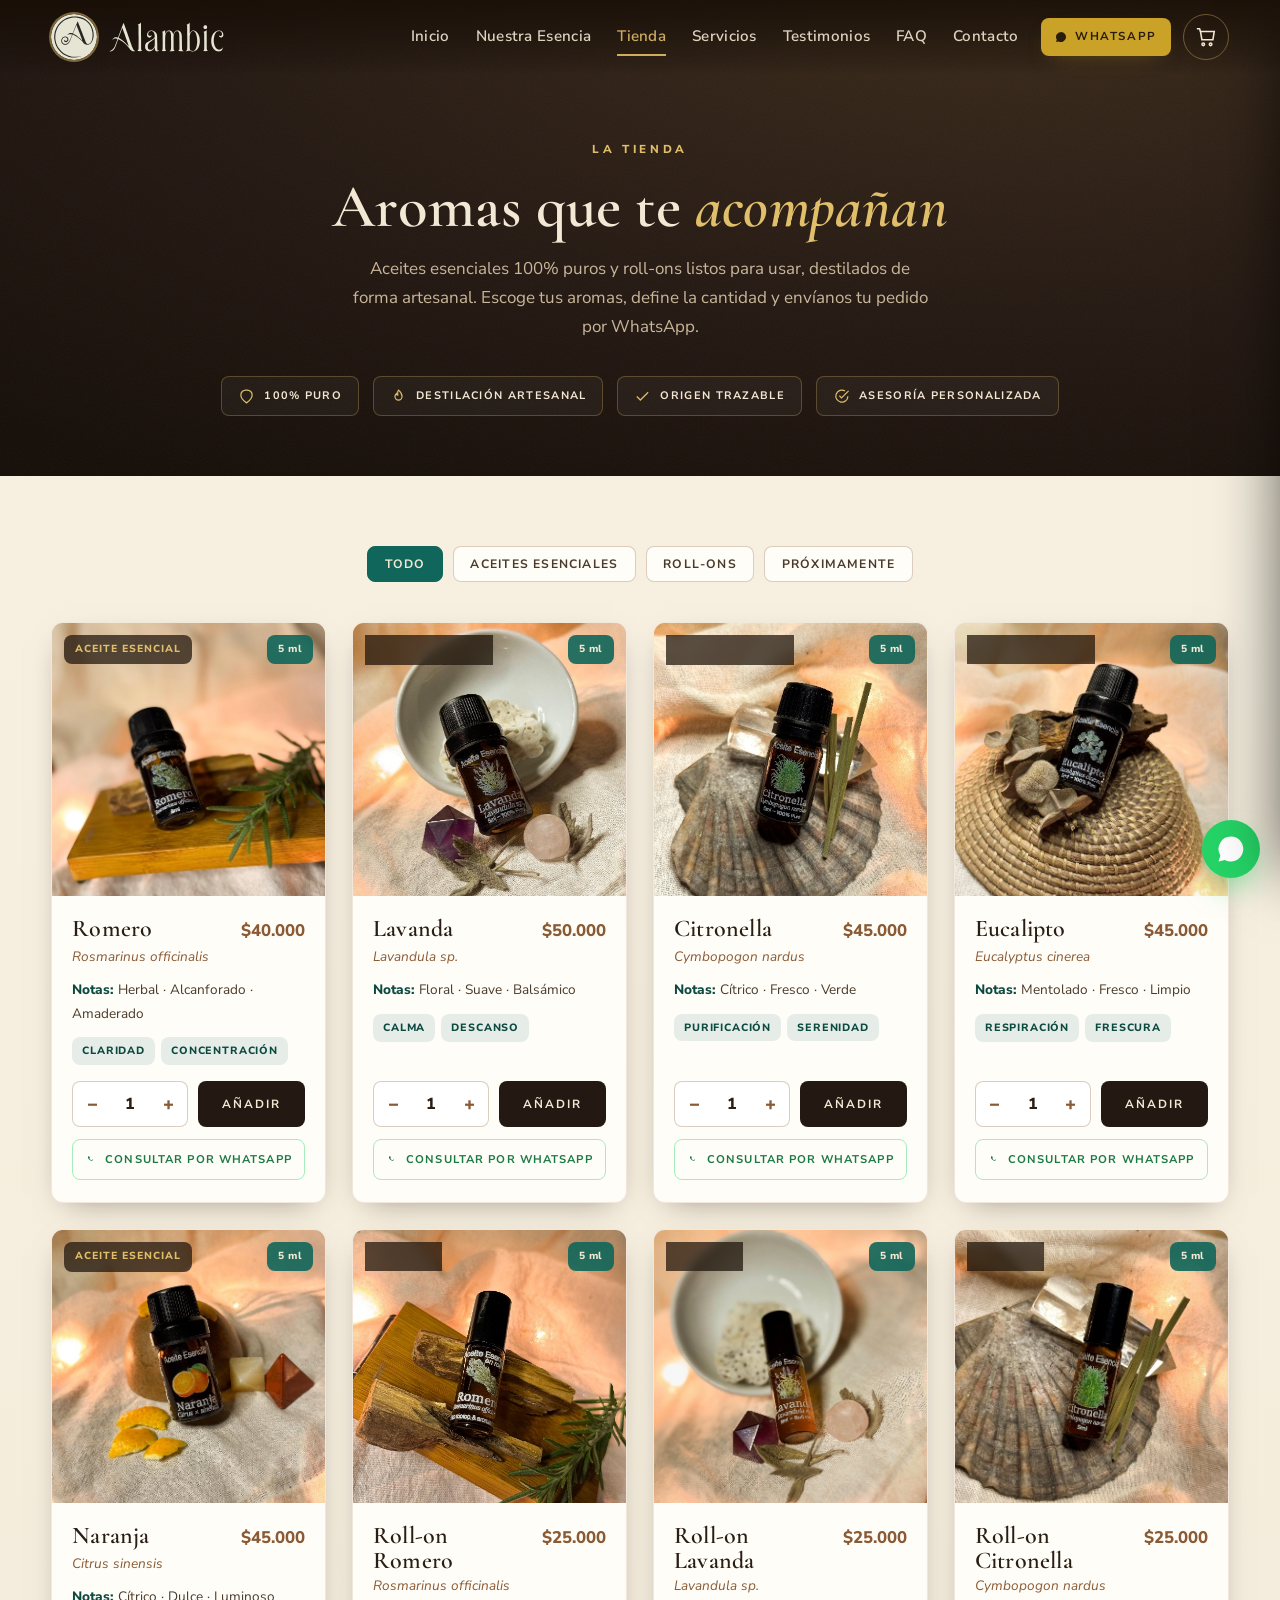
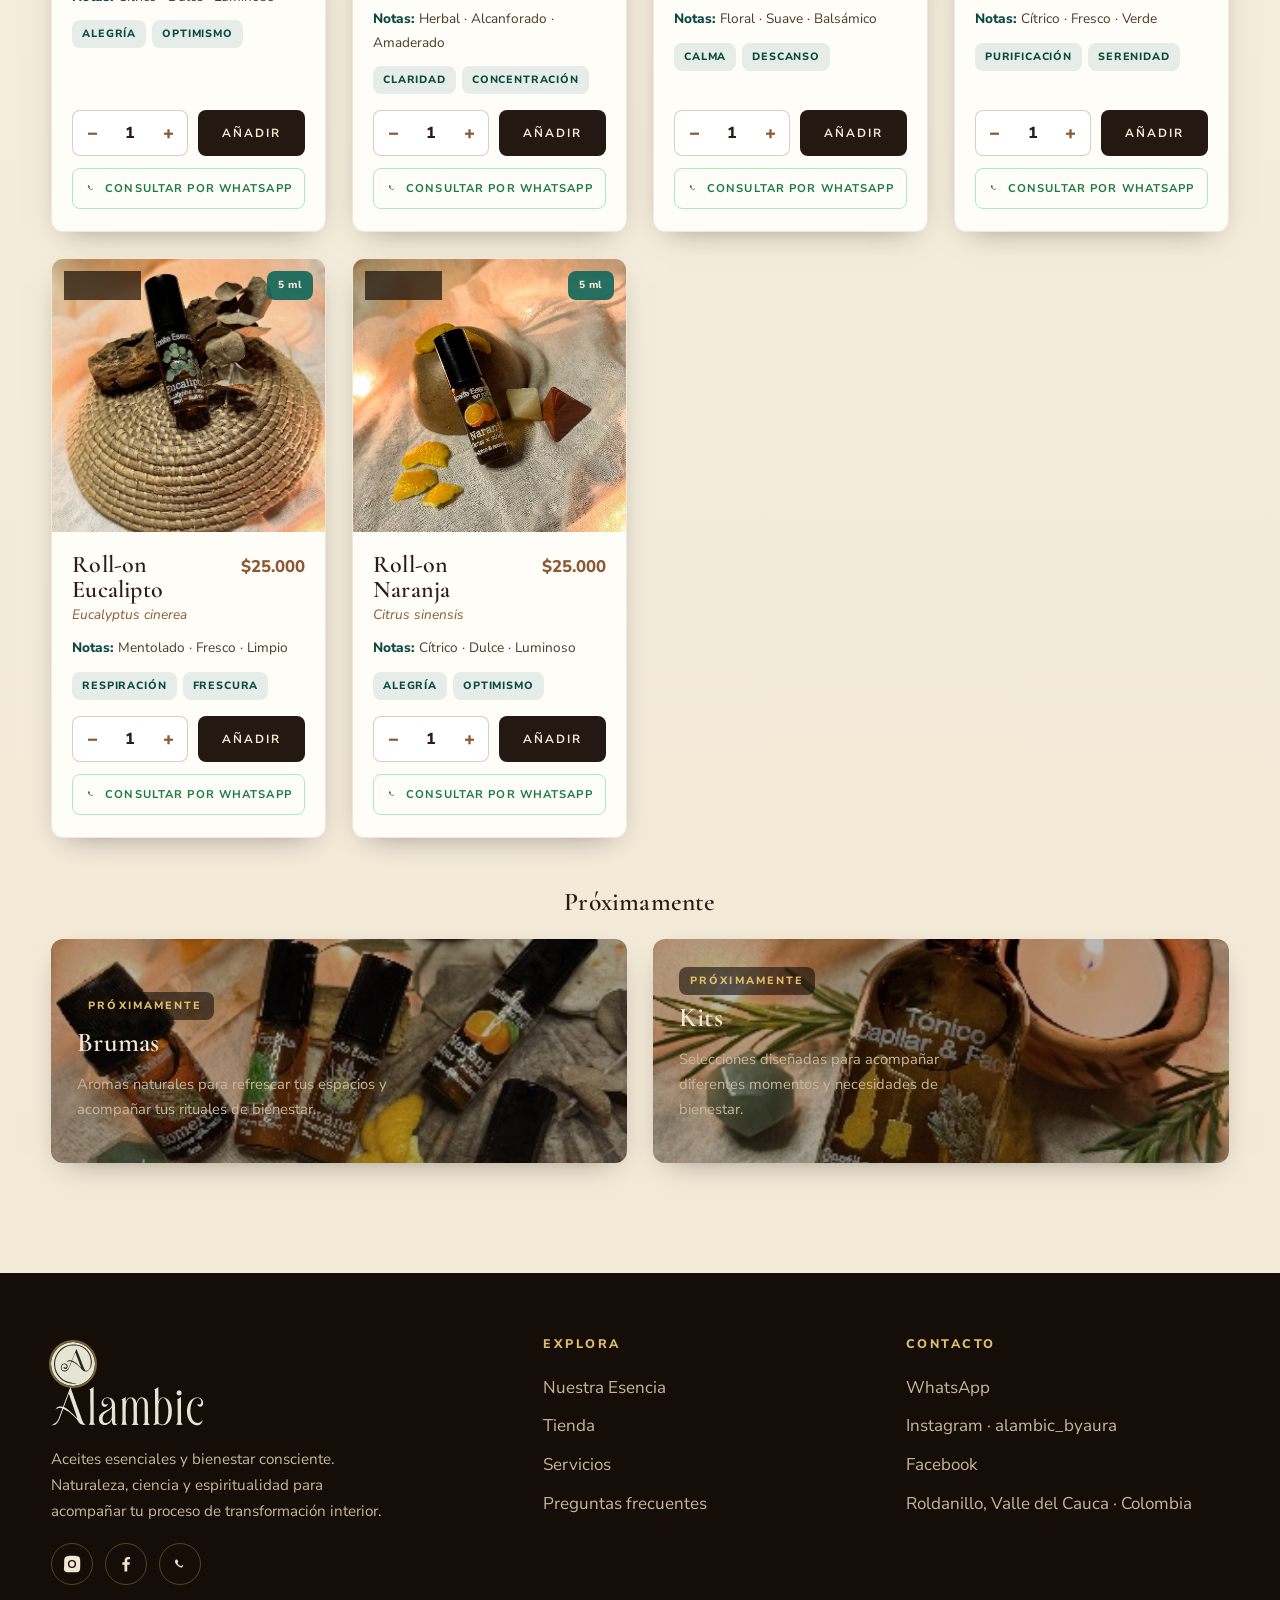
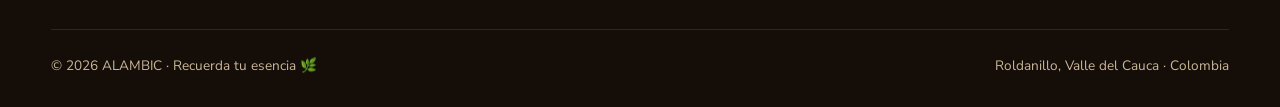
==== commit 615e3000: "Logo: acerca el aro de la espiral al borde del círculo - logo.svg: el arte se escala x1.27 desde su " ====
--- a/tienda.html
+++ b/tienda.html
@@ -6,13 +6,13 @@
 <title>Tienda · ALAMBIC — Aceites esenciales y roll-ons</title>
 <meta name="description" content="Compra aceites esenciales 100% puros y roll-ons artesanales de ALAMBIC. Escoge tus aromas y cantidad; pedido por WhatsApp." />
 <meta name="theme-color" content="#241812" />
-<link rel="icon" href="assets/img/logo.svg" type="image/svg+xml" />
-<link rel="icon" href="assets/img/logo-512.png" type="image/png" sizes="512x512" />
-<link rel="apple-touch-icon" href="assets/img/logo-180.png" />
+<link rel="icon" href="assets/img/logo.svg?v=2026.10.11" type="image/svg+xml" />
+<link rel="icon" href="assets/img/logo-512.png?v=2026.10.11" type="image/png" sizes="512x512" />
+<link rel="apple-touch-icon" href="assets/img/logo-180.png?v=2026.10.11" />
 <link rel="preconnect" href="https://fonts.googleapis.com" />
 <link rel="preconnect" href="https://fonts.gstatic.com" crossorigin />
 <link href="https://fonts.googleapis.com/css2?family=Cormorant+Garamond:ital,wght@0,400;0,500;0,600;0,700;1,400;1,500;1,600&family=Nunito+Sans:ital,opsz,wght@0,6..12,300;0,6..12,400;0,6..12,600;0,6..12,700;0,6..12,800;0,6..12,900&display=swap" rel="stylesheet" />
-<link rel="stylesheet" href="assets/css/styles.css?v=2026.10.10" />
+<link rel="stylesheet" href="assets/css/styles.css?v=2026.10.11" />
 </head>
 <body>
 
@@ -20,7 +20,7 @@
 <header class="header" id="header">
   <div class="container nav">
     <a href="index.html" class="brand" aria-label="ALAMBIC inicio">
-      <img src="assets/img/logo.svg" alt="Logo ALAMBIC" />
+      <img src="assets/img/logo.svg?v=2026.10.11" alt="Logo ALAMBIC" />
       <img class="brand-word" src="assets/img/lettering.svg" alt="Alambic" width="1165" height="304" />
     </a>
     <nav class="nav-links" id="navLinks">
@@ -89,7 +89,7 @@
     <div class="footer-grid">
       <div class="footer-about">
         <a href="index.html" class="brand" style="margin:0">
-          <img src="assets/img/logo.svg" alt="ALAMBIC" style="width:44px;height:44px;border-radius:50%;box-shadow:0 0 0 2px rgba(224,190,106,.5)" />
+          <img src="assets/img/logo.svg?v=2026.10.11" alt="ALAMBIC" style="width:44px;height:44px;border-radius:50%;box-shadow:0 0 0 2px rgba(224,190,106,.5)" />
           <img class="brand-word brand-word--footer" src="assets/img/lettering.svg" alt="Alambic" width="1165" height="304" />
         </a>
         <p>Aceites esenciales y bienestar consciente. Naturaleza, ciencia y espiritualidad para acompañar tu proceso de transformación interior.</p>
@@ -155,9 +155,9 @@
   <span id="toastMsg">Añadido a tu selección</span>
 </div>
 
-<script src="assets/js/data.js?v=2026.10.10"></script>
-<script src="assets/js/cart.js?v=2026.10.10"></script>
-<script src="assets/js/shop.js?v=2026.10.10"></script>
+<script src="assets/js/data.js?v=2026.10.11"></script>
+<script src="assets/js/cart.js?v=2026.10.11"></script>
+<script src="assets/js/shop.js?v=2026.10.11"></script>
 <script type="speculationrules">
 {"prerender":[{"where":{"and":[{"href_matches":"/*"},{"not":{"href_matches":"/assets/*"}}]},"eagerness":"moderate"}]}
 </script>
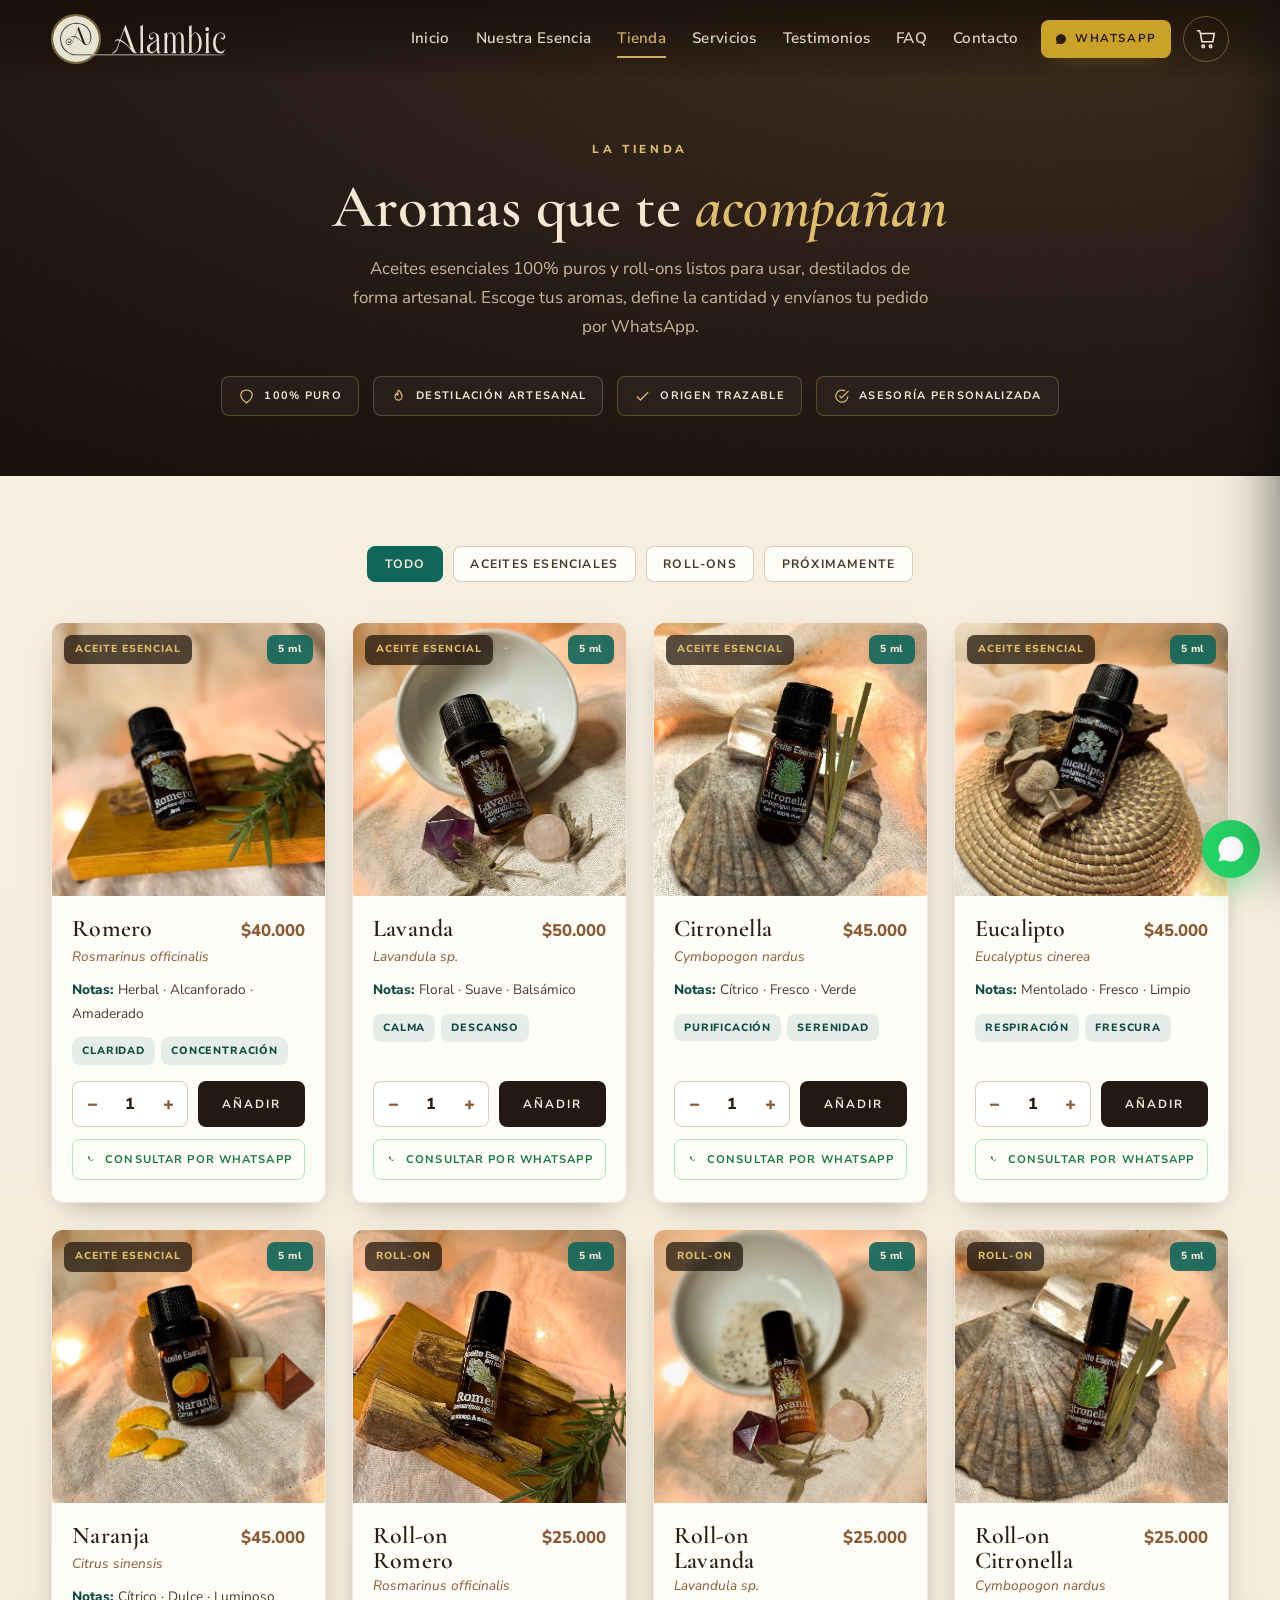
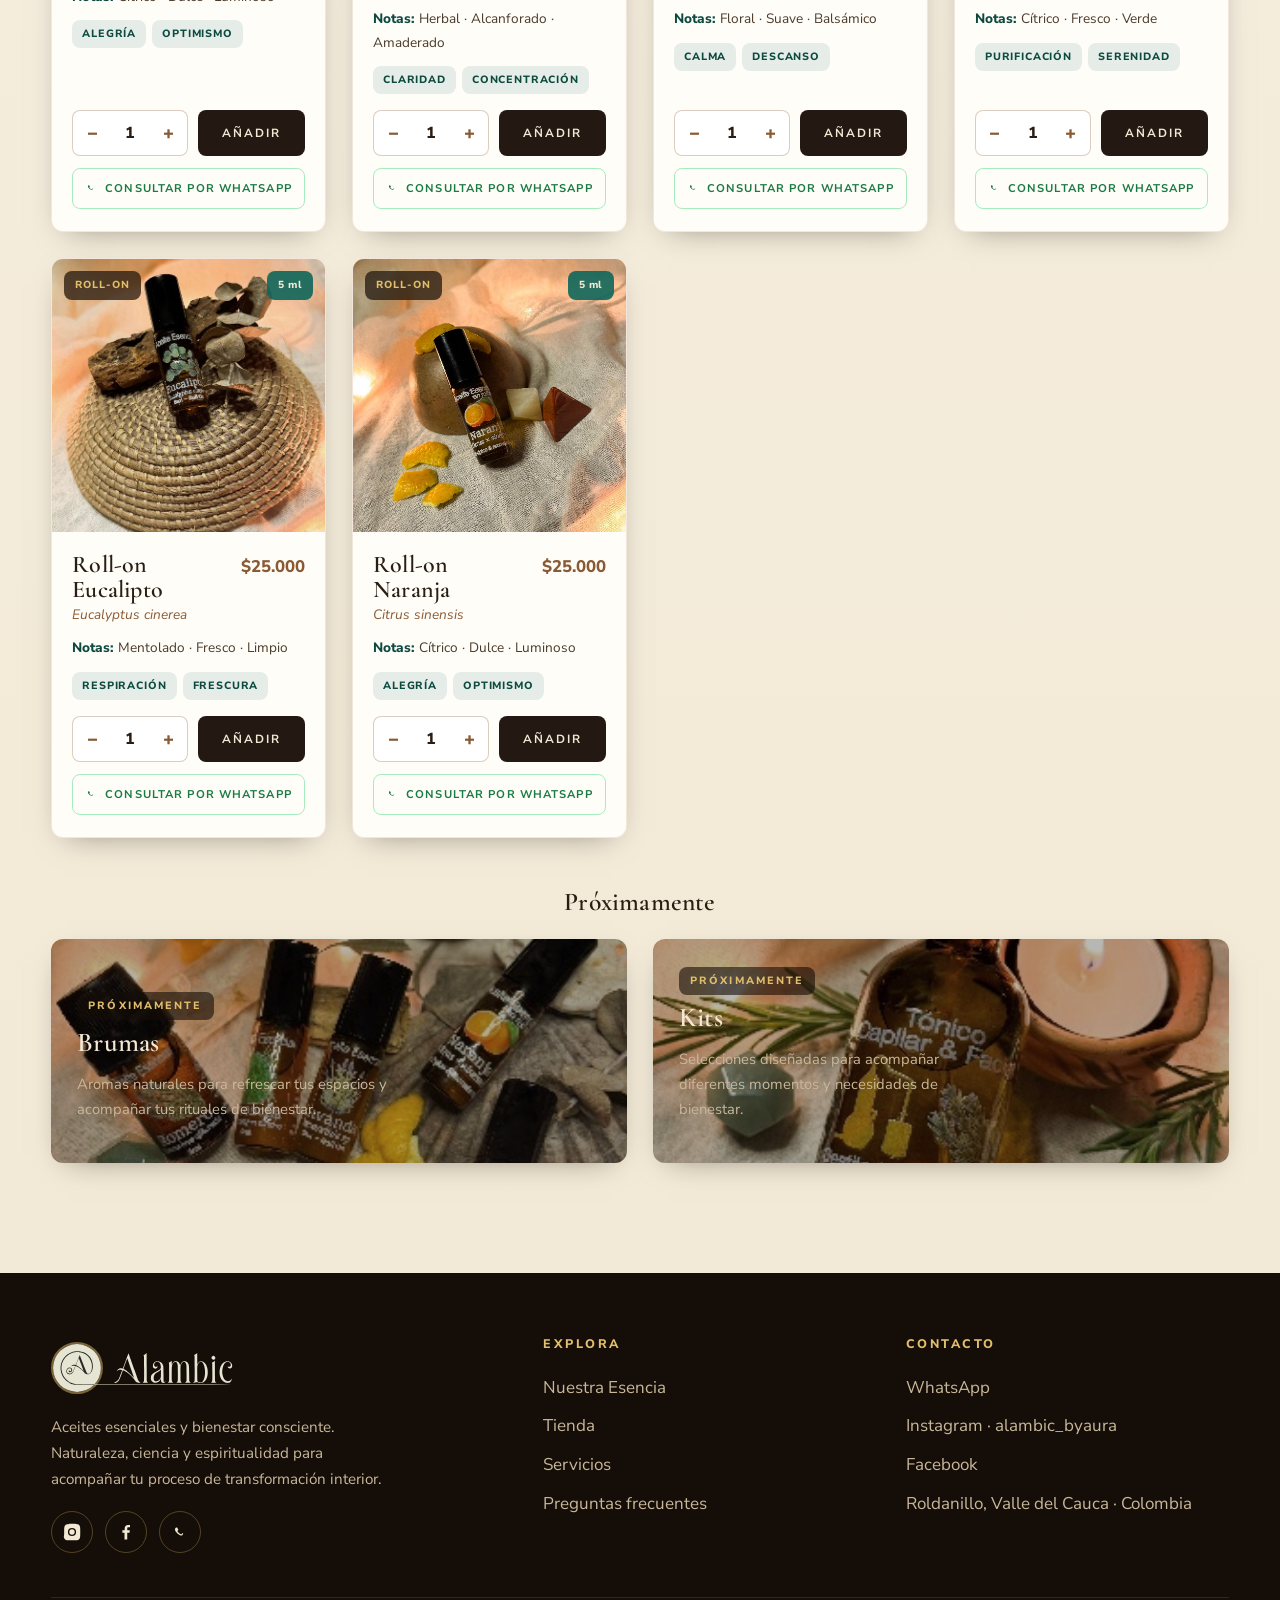
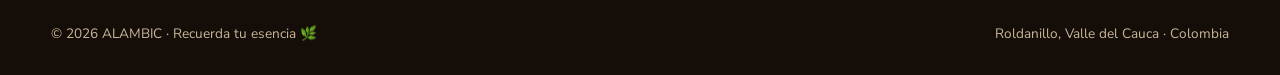
==== commit a09edb0d: "Logo: el trazo de la "A" sigue recto bajo "Alambic" hasta la "C" - Revierte el escalado x1.27 del mo" ====
--- a/tienda.html
+++ b/tienda.html
@@ -6,13 +6,13 @@
 <title>Tienda · ALAMBIC — Aceites esenciales y roll-ons</title>
 <meta name="description" content="Compra aceites esenciales 100% puros y roll-ons artesanales de ALAMBIC. Escoge tus aromas y cantidad; pedido por WhatsApp." />
 <meta name="theme-color" content="#241812" />
-<link rel="icon" href="assets/img/logo.svg?v=2026.10.11" type="image/svg+xml" />
-<link rel="icon" href="assets/img/logo-512.png?v=2026.10.11" type="image/png" sizes="512x512" />
-<link rel="apple-touch-icon" href="assets/img/logo-180.png?v=2026.10.11" />
+<link rel="icon" href="assets/img/logo.svg?v=2026.10.12" type="image/svg+xml" />
+<link rel="icon" href="assets/img/logo-512.png?v=2026.10.12" type="image/png" sizes="512x512" />
+<link rel="apple-touch-icon" href="assets/img/logo-180.png?v=2026.10.12" />
 <link rel="preconnect" href="https://fonts.googleapis.com" />
 <link rel="preconnect" href="https://fonts.gstatic.com" crossorigin />
 <link href="https://fonts.googleapis.com/css2?family=Cormorant+Garamond:ital,wght@0,400;0,500;0,600;0,700;1,400;1,500;1,600&family=Nunito+Sans:ital,opsz,wght@0,6..12,300;0,6..12,400;0,6..12,600;0,6..12,700;0,6..12,800;0,6..12,900&display=swap" rel="stylesheet" />
-<link rel="stylesheet" href="assets/css/styles.css?v=2026.10.11" />
+<link rel="stylesheet" href="assets/css/styles.css?v=2026.10.12" />
 </head>
 <body>
 
@@ -20,8 +20,7 @@
 <header class="header" id="header">
   <div class="container nav">
     <a href="index.html" class="brand" aria-label="ALAMBIC inicio">
-      <img src="assets/img/logo.svg?v=2026.10.11" alt="Logo ALAMBIC" />
-      <img class="brand-word" src="assets/img/lettering.svg" alt="Alambic" width="1165" height="304" />
+      <img class="brand-lockup" src="assets/img/lockup.svg?v=2026.10.12" alt="Alambic" width="6091" height="1740" />
     </a>
     <nav class="nav-links" id="navLinks">
       <a href="index.html">Inicio</a>
@@ -89,8 +88,7 @@
     <div class="footer-grid">
       <div class="footer-about">
         <a href="index.html" class="brand" style="margin:0">
-          <img src="assets/img/logo.svg?v=2026.10.11" alt="ALAMBIC" style="width:44px;height:44px;border-radius:50%;box-shadow:0 0 0 2px rgba(224,190,106,.5)" />
-          <img class="brand-word brand-word--footer" src="assets/img/lettering.svg" alt="Alambic" width="1165" height="304" />
+          <img class="brand-lockup brand-lockup--footer" src="assets/img/lockup.svg?v=2026.10.12" alt="Alambic" width="6091" height="1740" />
         </a>
         <p>Aceites esenciales y bienestar consciente. Naturaleza, ciencia y espiritualidad para acompañar tu proceso de transformación interior.</p>
         <div class="social" id="social"></div>
@@ -155,9 +153,9 @@
   <span id="toastMsg">Añadido a tu selección</span>
 </div>
 
-<script src="assets/js/data.js?v=2026.10.11"></script>
-<script src="assets/js/cart.js?v=2026.10.11"></script>
-<script src="assets/js/shop.js?v=2026.10.11"></script>
+<script src="assets/js/data.js?v=2026.10.12"></script>
+<script src="assets/js/cart.js?v=2026.10.12"></script>
+<script src="assets/js/shop.js?v=2026.10.12"></script>
 <script type="speculationrules">
 {"prerender":[{"where":{"and":[{"href_matches":"/*"},{"not":{"href_matches":"/assets/*"}}]},"eagerness":"moderate"}]}
 </script>
--- a/assets/css/styles.css
+++ b/assets/css/styles.css
@@ -66,9 +66,9 @@
 .brand{ display:flex; align-items:center; gap:12px; margin-right:auto; }
 .brand img{ width:46px; height:46px; border-radius:50%; box-shadow:0 0 0 2px rgba(224,190,106,.5); }
 .brand-name{ font-family:var(--font-display); font-size:1.5rem; color:var(--on-dark); letter-spacing:.28em; padding-left:.28em; }
-/* Lettering de marca (SVG): anula el círculo de .brand img */
-.brand .brand-word{ width:auto; height:30px; border-radius:0; box-shadow:none; display:block; }
-.footer .brand .brand-word--footer{ height:40px; }
+/* Logo + trazo + lettering en un solo SVG: anula el círculo de .brand img */
+.brand .brand-lockup{ width:auto; height:50px; border-radius:0; box-shadow:none; display:block; }
+.footer .brand .brand-lockup--footer{ height:52px; }
 .nav-links{ display:flex; gap:26px; }
 .nav-links a{ color:var(--on-dark); font-weight:600; font-size:.95rem; letter-spacing:.02em; position:relative; opacity:.9; transition:opacity .2s; }
 .nav-links a::after{ content:""; position:absolute; left:0; bottom:-6px; height:2px; width:0; background:var(--gold-2); transition:width .3s; }
@@ -466,7 +466,7 @@
 @media (max-width:560px){
   body{ font-size:16px; }
   .brand-name{ font-size:1.25rem; }
-  .brand .brand-word{ height:24px; }
+  .brand .brand-lockup{ height:44px; }
   .hero-cta{ flex-direction:column; align-items:stretch; }
   .hero-card{ right:0; bottom:2%; }
   .tst-grid, .soon-grid, .feat-gallery{ grid-template-columns:1fr; }
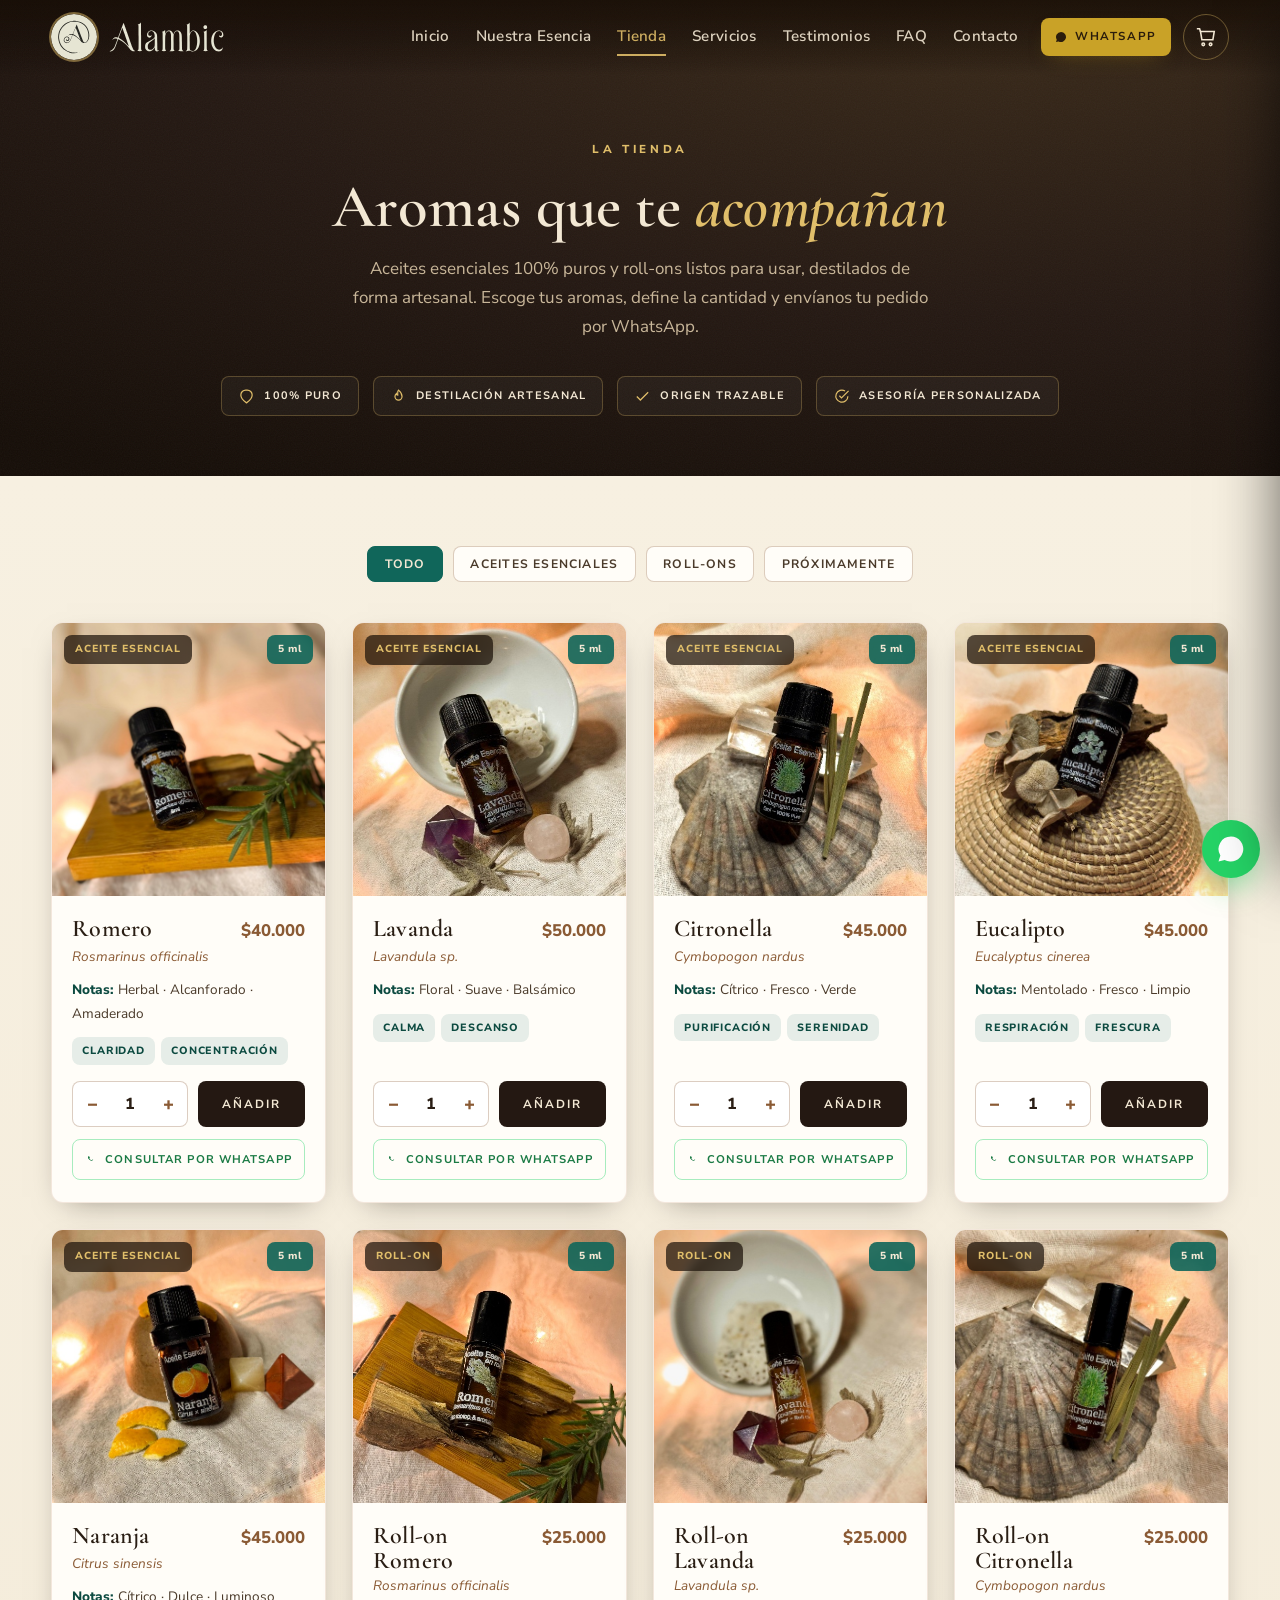
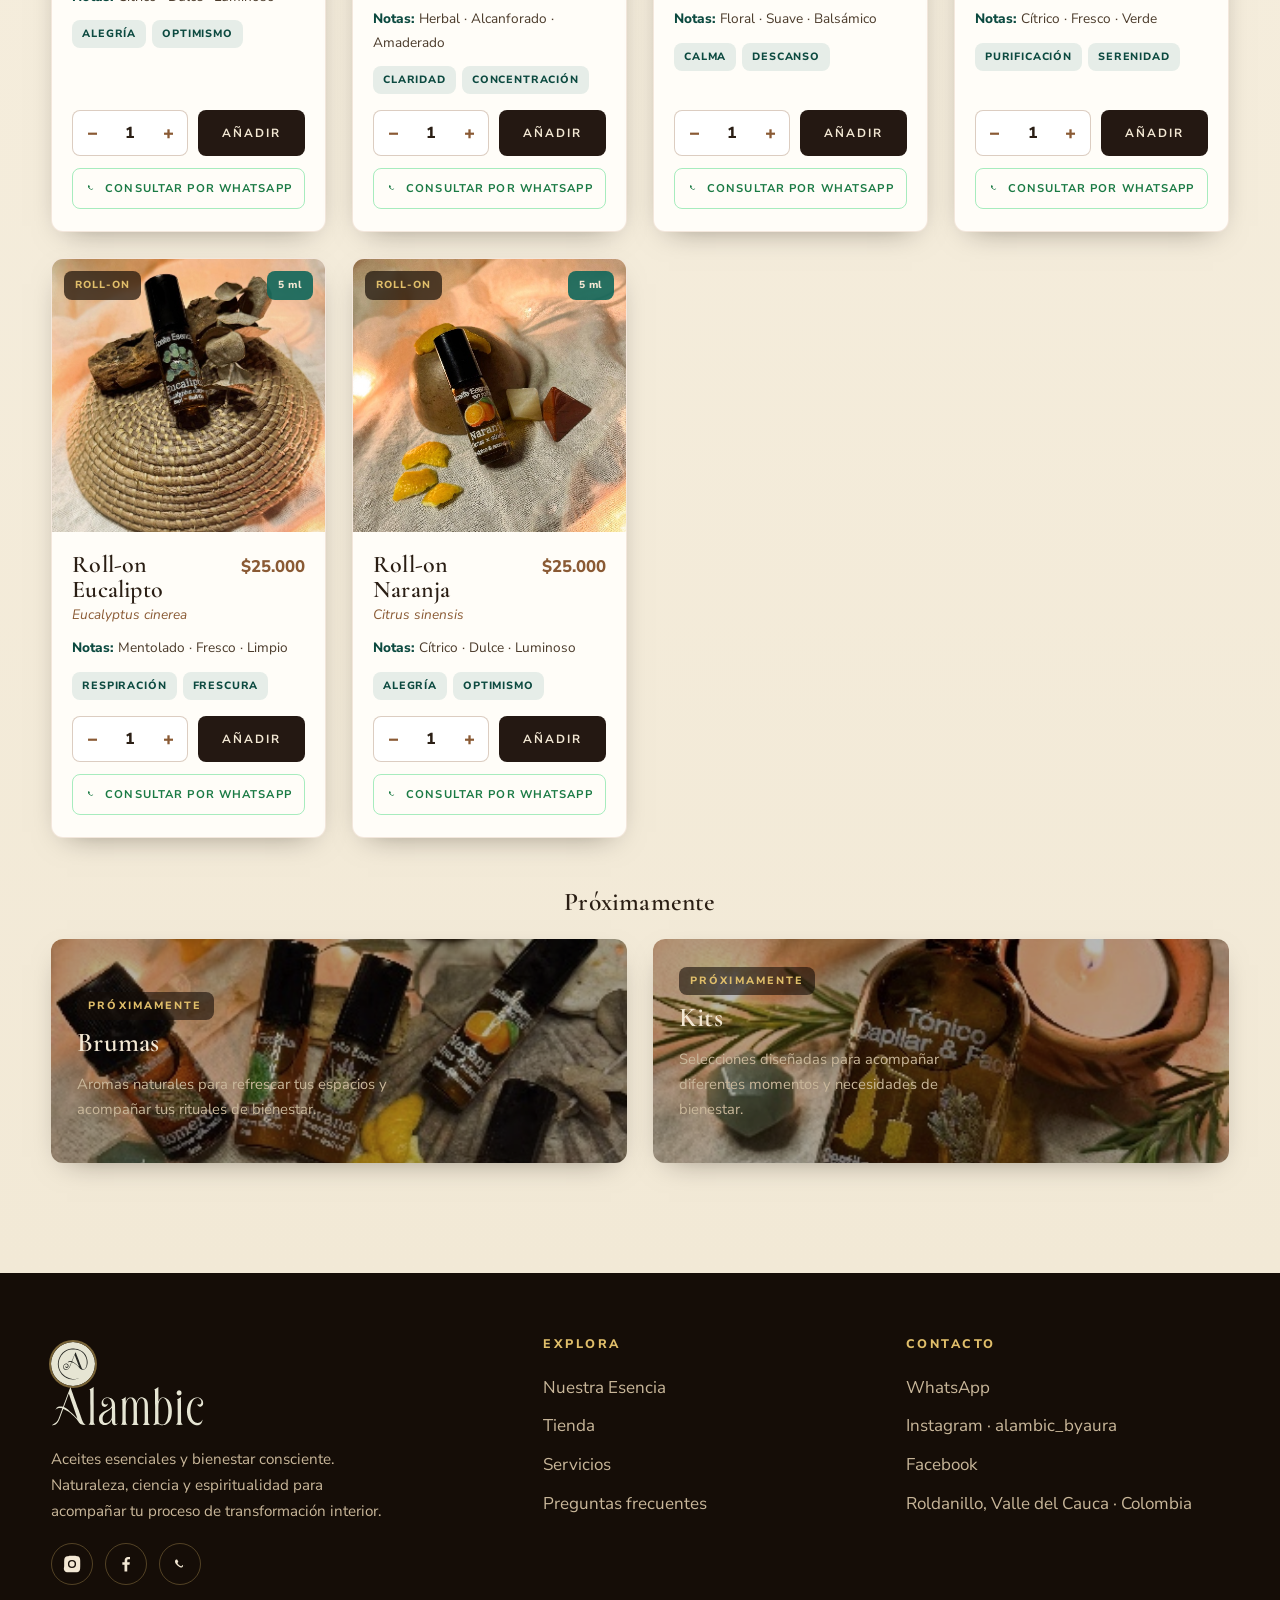
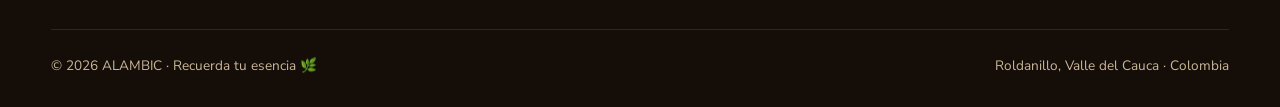
==== commit 87142dd0: "Logo: quita el trazo bajo "Alambic" (vuelve a ícono + lettering) - Header y footer vuelven al monogr" ====
--- a/tienda.html
+++ b/tienda.html
@@ -6,13 +6,13 @@
 <title>Tienda · ALAMBIC — Aceites esenciales y roll-ons</title>
 <meta name="description" content="Compra aceites esenciales 100% puros y roll-ons artesanales de ALAMBIC. Escoge tus aromas y cantidad; pedido por WhatsApp." />
 <meta name="theme-color" content="#241812" />
-<link rel="icon" href="assets/img/logo.svg?v=2026.10.12" type="image/svg+xml" />
-<link rel="icon" href="assets/img/logo-512.png?v=2026.10.12" type="image/png" sizes="512x512" />
-<link rel="apple-touch-icon" href="assets/img/logo-180.png?v=2026.10.12" />
+<link rel="icon" href="assets/img/logo.svg?v=2026.10.13" type="image/svg+xml" />
+<link rel="icon" href="assets/img/logo-512.png?v=2026.10.13" type="image/png" sizes="512x512" />
+<link rel="apple-touch-icon" href="assets/img/logo-180.png?v=2026.10.13" />
 <link rel="preconnect" href="https://fonts.googleapis.com" />
 <link rel="preconnect" href="https://fonts.gstatic.com" crossorigin />
 <link href="https://fonts.googleapis.com/css2?family=Cormorant+Garamond:ital,wght@0,400;0,500;0,600;0,700;1,400;1,500;1,600&family=Nunito+Sans:ital,opsz,wght@0,6..12,300;0,6..12,400;0,6..12,600;0,6..12,700;0,6..12,800;0,6..12,900&display=swap" rel="stylesheet" />
-<link rel="stylesheet" href="assets/css/styles.css?v=2026.10.12" />
+<link rel="stylesheet" href="assets/css/styles.css?v=2026.10.13" />
 </head>
 <body>
 
@@ -20,7 +20,8 @@
 <header class="header" id="header">
   <div class="container nav">
     <a href="index.html" class="brand" aria-label="ALAMBIC inicio">
-      <img class="brand-lockup" src="assets/img/lockup.svg?v=2026.10.12" alt="Alambic" width="6091" height="1740" />
+      <img src="assets/img/logo.svg?v=2026.10.13" alt="Logo ALAMBIC" />
+      <img class="brand-word" src="assets/img/lettering.svg" alt="Alambic" width="1165" height="304" />
     </a>
     <nav class="nav-links" id="navLinks">
       <a href="index.html">Inicio</a>
@@ -88,7 +89,8 @@
     <div class="footer-grid">
       <div class="footer-about">
         <a href="index.html" class="brand" style="margin:0">
-          <img class="brand-lockup brand-lockup--footer" src="assets/img/lockup.svg?v=2026.10.12" alt="Alambic" width="6091" height="1740" />
+          <img src="assets/img/logo.svg?v=2026.10.13" alt="ALAMBIC" style="width:44px;height:44px;border-radius:50%;box-shadow:0 0 0 2px rgba(224,190,106,.5)" />
+          <img class="brand-word brand-word--footer" src="assets/img/lettering.svg" alt="Alambic" width="1165" height="304" />
         </a>
         <p>Aceites esenciales y bienestar consciente. Naturaleza, ciencia y espiritualidad para acompañar tu proceso de transformación interior.</p>
         <div class="social" id="social"></div>
@@ -153,9 +155,9 @@
   <span id="toastMsg">Añadido a tu selección</span>
 </div>
 
-<script src="assets/js/data.js?v=2026.10.12"></script>
-<script src="assets/js/cart.js?v=2026.10.12"></script>
-<script src="assets/js/shop.js?v=2026.10.12"></script>
+<script src="assets/js/data.js?v=2026.10.13"></script>
+<script src="assets/js/cart.js?v=2026.10.13"></script>
+<script src="assets/js/shop.js?v=2026.10.13"></script>
 <script type="speculationrules">
 {"prerender":[{"where":{"and":[{"href_matches":"/*"},{"not":{"href_matches":"/assets/*"}}]},"eagerness":"moderate"}]}
 </script>
--- a/assets/css/styles.css
+++ b/assets/css/styles.css
@@ -66,9 +66,9 @@
 .brand{ display:flex; align-items:center; gap:12px; margin-right:auto; }
 .brand img{ width:46px; height:46px; border-radius:50%; box-shadow:0 0 0 2px rgba(224,190,106,.5); }
 .brand-name{ font-family:var(--font-display); font-size:1.5rem; color:var(--on-dark); letter-spacing:.28em; padding-left:.28em; }
-/* Logo + trazo + lettering en un solo SVG: anula el círculo de .brand img */
-.brand .brand-lockup{ width:auto; height:50px; border-radius:0; box-shadow:none; display:block; }
-.footer .brand .brand-lockup--footer{ height:52px; }
+/* Lettering de marca (SVG): anula el círculo de .brand img */
+.brand .brand-word{ width:auto; height:30px; border-radius:0; box-shadow:none; display:block; }
+.footer .brand .brand-word--footer{ height:40px; }
 .nav-links{ display:flex; gap:26px; }
 .nav-links a{ color:var(--on-dark); font-weight:600; font-size:.95rem; letter-spacing:.02em; position:relative; opacity:.9; transition:opacity .2s; }
 .nav-links a::after{ content:""; position:absolute; left:0; bottom:-6px; height:2px; width:0; background:var(--gold-2); transition:width .3s; }
@@ -466,7 +466,7 @@
 @media (max-width:560px){
   body{ font-size:16px; }
   .brand-name{ font-size:1.25rem; }
-  .brand .brand-lockup{ height:44px; }
+  .brand .brand-word{ height:24px; }
   .hero-cta{ flex-direction:column; align-items:stretch; }
   .hero-card{ right:0; bottom:2%; }
   .tst-grid, .soon-grid, .feat-gallery{ grid-template-columns:1fr; }
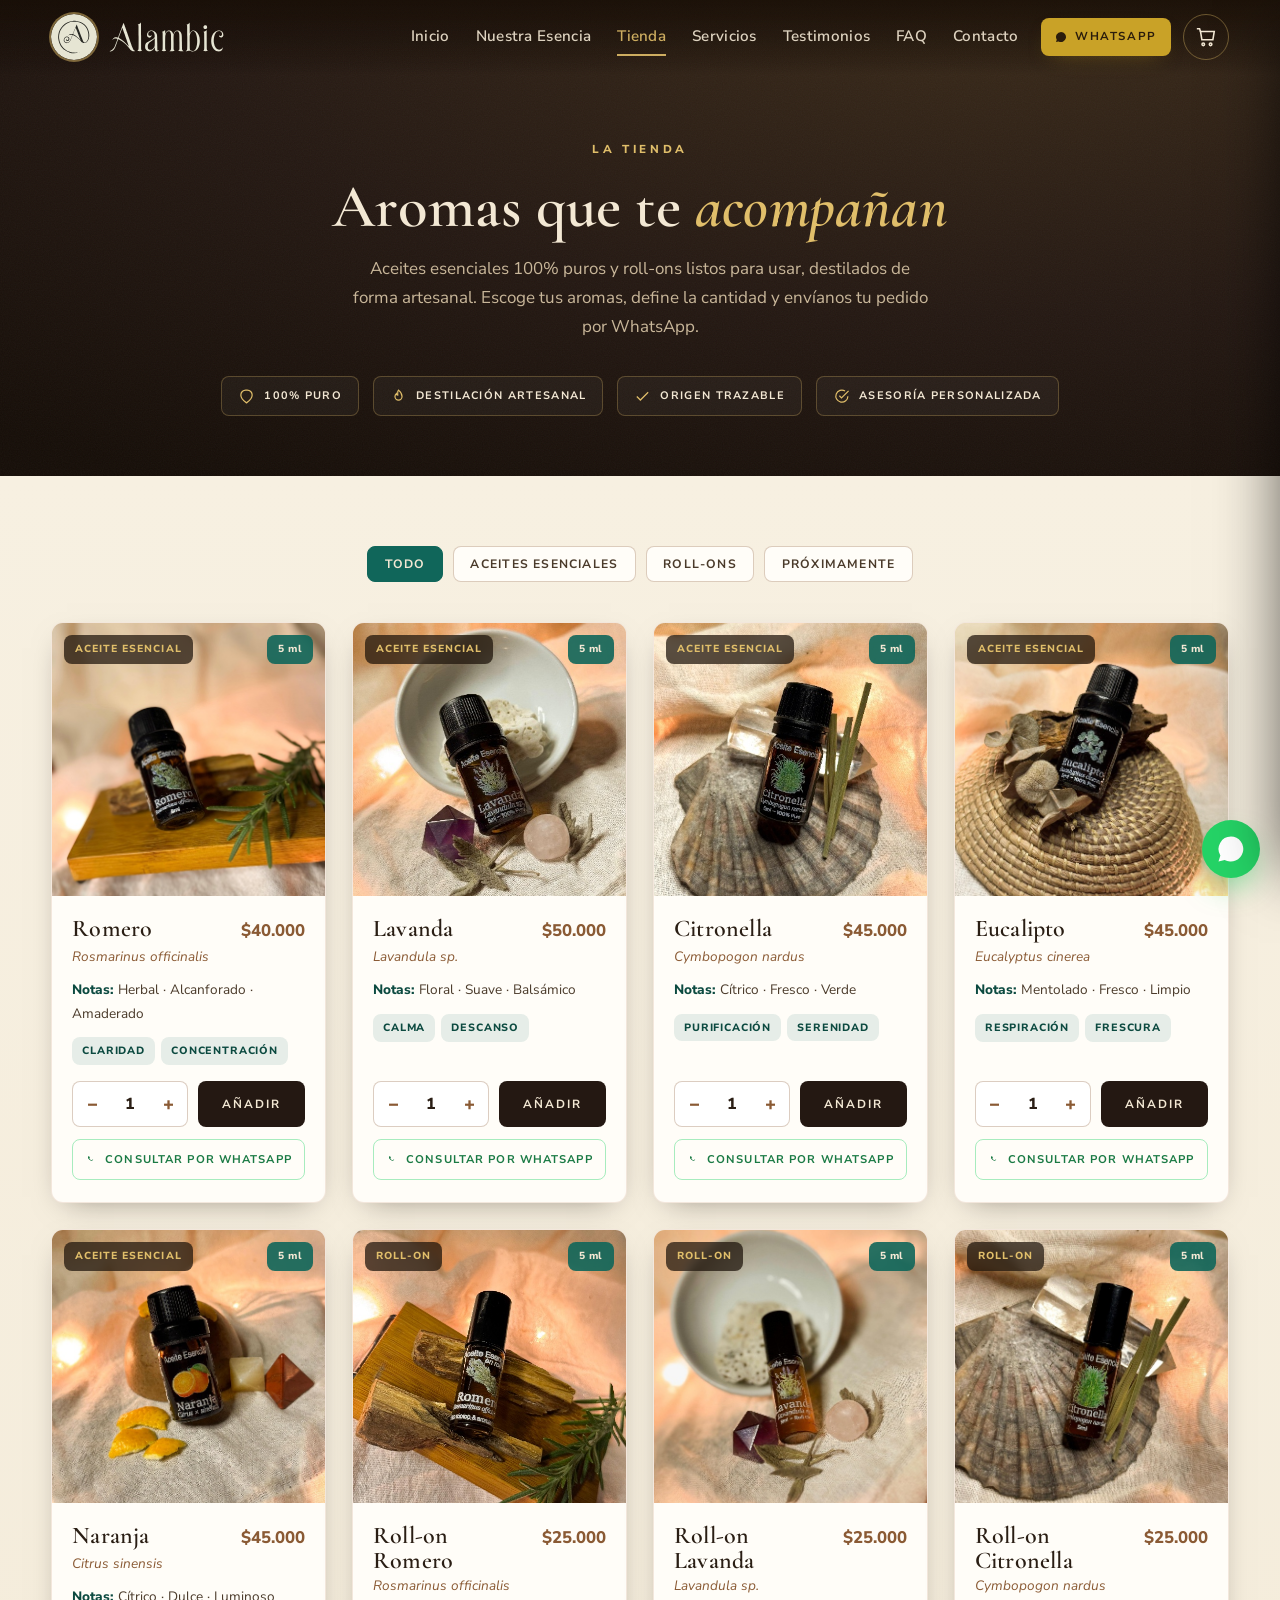
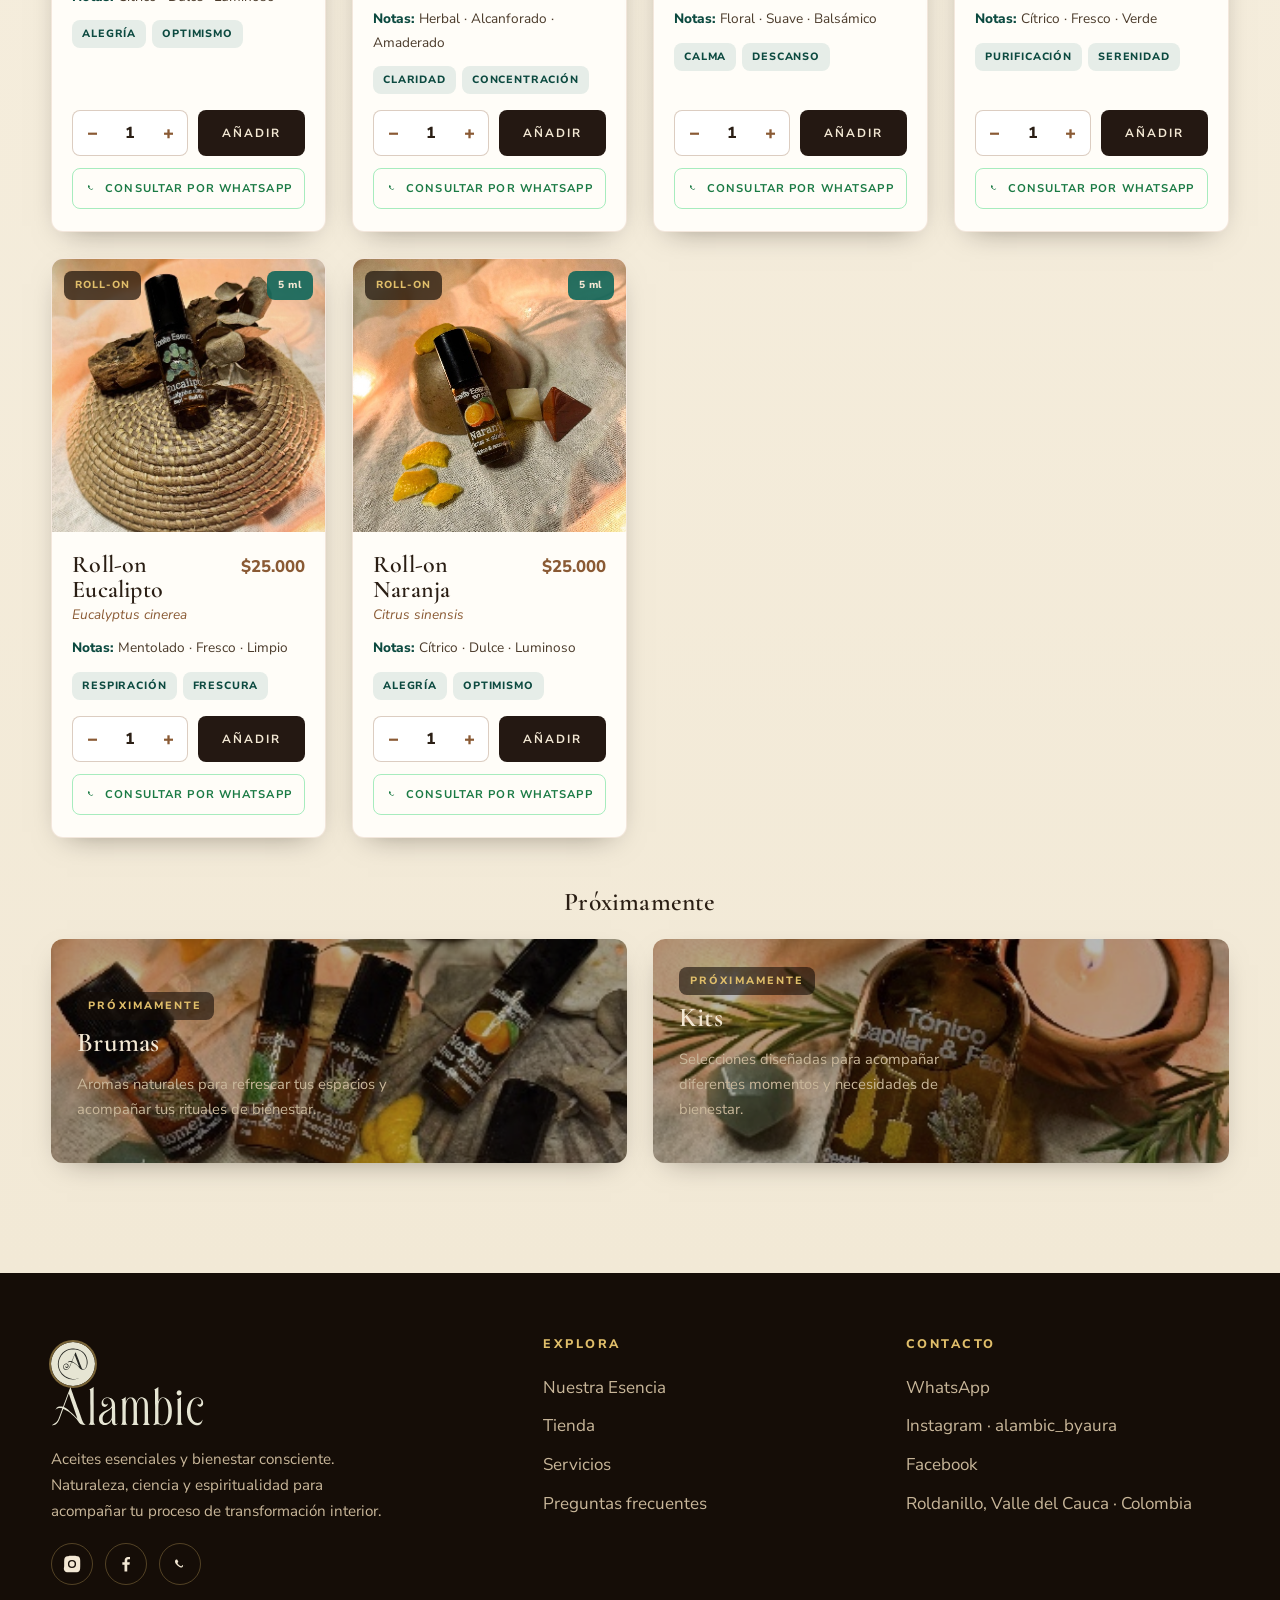
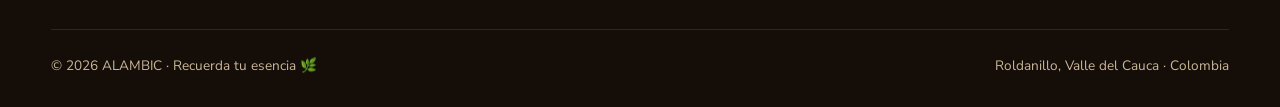
==== commit 01790ae5: "Nuestra Esencia: imágenes de stock CC0 en los medallones - Naturaleza: espigas de lavanda (rawpixel," ====
--- a/tienda.html
+++ b/tienda.html
@@ -6,13 +6,13 @@
 <title>Tienda · ALAMBIC — Aceites esenciales y roll-ons</title>
 <meta name="description" content="Compra aceites esenciales 100% puros y roll-ons artesanales de ALAMBIC. Escoge tus aromas y cantidad; pedido por WhatsApp." />
 <meta name="theme-color" content="#241812" />
-<link rel="icon" href="assets/img/logo.svg?v=2026.10.13" type="image/svg+xml" />
-<link rel="icon" href="assets/img/logo-512.png?v=2026.10.13" type="image/png" sizes="512x512" />
-<link rel="apple-touch-icon" href="assets/img/logo-180.png?v=2026.10.13" />
+<link rel="icon" href="assets/img/logo.svg?v=2026.10.15" type="image/svg+xml" />
+<link rel="icon" href="assets/img/logo-512.png?v=2026.10.15" type="image/png" sizes="512x512" />
+<link rel="apple-touch-icon" href="assets/img/logo-180.png?v=2026.10.15" />
 <link rel="preconnect" href="https://fonts.googleapis.com" />
 <link rel="preconnect" href="https://fonts.gstatic.com" crossorigin />
 <link href="https://fonts.googleapis.com/css2?family=Cormorant+Garamond:ital,wght@0,400;0,500;0,600;0,700;1,400;1,500;1,600&family=Nunito+Sans:ital,opsz,wght@0,6..12,300;0,6..12,400;0,6..12,600;0,6..12,700;0,6..12,800;0,6..12,900&display=swap" rel="stylesheet" />
-<link rel="stylesheet" href="assets/css/styles.css?v=2026.10.13" />
+<link rel="stylesheet" href="assets/css/styles.css?v=2026.10.15" />
 </head>
 <body>
 
@@ -20,7 +20,7 @@
 <header class="header" id="header">
   <div class="container nav">
     <a href="index.html" class="brand" aria-label="ALAMBIC inicio">
-      <img src="assets/img/logo.svg?v=2026.10.13" alt="Logo ALAMBIC" />
+      <img src="assets/img/logo.svg?v=2026.10.15" alt="Logo ALAMBIC" />
       <img class="brand-word" src="assets/img/lettering.svg" alt="Alambic" width="1165" height="304" />
     </a>
     <nav class="nav-links" id="navLinks">
@@ -89,7 +89,7 @@
     <div class="footer-grid">
       <div class="footer-about">
         <a href="index.html" class="brand" style="margin:0">
-          <img src="assets/img/logo.svg?v=2026.10.13" alt="ALAMBIC" style="width:44px;height:44px;border-radius:50%;box-shadow:0 0 0 2px rgba(224,190,106,.5)" />
+          <img src="assets/img/logo.svg?v=2026.10.15" alt="ALAMBIC" style="width:44px;height:44px;border-radius:50%;box-shadow:0 0 0 2px rgba(224,190,106,.5)" />
           <img class="brand-word brand-word--footer" src="assets/img/lettering.svg" alt="Alambic" width="1165" height="304" />
         </a>
         <p>Aceites esenciales y bienestar consciente. Naturaleza, ciencia y espiritualidad para acompañar tu proceso de transformación interior.</p>
@@ -155,9 +155,9 @@
   <span id="toastMsg">Añadido a tu selección</span>
 </div>
 
-<script src="assets/js/data.js?v=2026.10.13"></script>
-<script src="assets/js/cart.js?v=2026.10.13"></script>
-<script src="assets/js/shop.js?v=2026.10.13"></script>
+<script src="assets/js/data.js?v=2026.10.15"></script>
+<script src="assets/js/cart.js?v=2026.10.15"></script>
+<script src="assets/js/shop.js?v=2026.10.15"></script>
 <script type="speculationrules">
 {"prerender":[{"where":{"and":[{"href_matches":"/*"},{"not":{"href_matches":"/assets/*"}}]},"eagerness":"moderate"}]}
 </script>
--- a/assets/css/styles.css
+++ b/assets/css/styles.css
@@ -177,8 +177,12 @@
 .pillar{ background:linear-gradient(180deg,#FFFDF8,#F6EEDD); border:1px solid rgba(180,121,74,.16);
   border-radius:var(--radius); padding:36px 30px; box-shadow:var(--shadow-sm); transition:transform .5s var(--ease), box-shadow .5s var(--ease); }
 .pillar:hover{ transform:translateY(-6px); box-shadow:var(--shadow); }
-.pillar-ico{ font-size:2rem; width:64px; height:64px; border-radius:50%; display:grid; place-items:center; margin-bottom:18px;
-  background:radial-gradient(circle at 30% 30%, rgba(224,190,106,.35), rgba(16,102,90,.15)); }
+/* Medallón fotográfico: foto real de marca, filete crema y aro dorado fino */
+.pillar-ico{ width:92px; height:92px; border-radius:50%; overflow:hidden; margin-bottom:22px; background:#E6DCC6;
+  box-shadow:0 0 0 3px #FBF6EC, 0 0 0 4px rgba(201,162,39,.75), 0 16px 32px -16px rgba(20,12,6,.55); }
+.pillar-ico img{ width:100%; height:100%; object-fit:cover; display:block;
+  filter:saturate(.9) contrast(1.04) sepia(.08); transform:scale(1.02); transition:transform .9s var(--ease), filter .9s var(--ease); }
+.pillar:hover .pillar-ico img{ transform:scale(1.09); filter:saturate(1) contrast(1.06) sepia(0); }
 .pillar h3{ font-size:1.5rem; color:var(--emerald-deep); margin-bottom:8px; }
 .pillar p{ color:var(--ink-soft); font-size:1rem; }
 .split{ display:grid; grid-template-columns:1.05fr 1fr; gap:clamp(30px,5vw,64px); align-items:center; margin-top:clamp(60px,8vw,100px); }
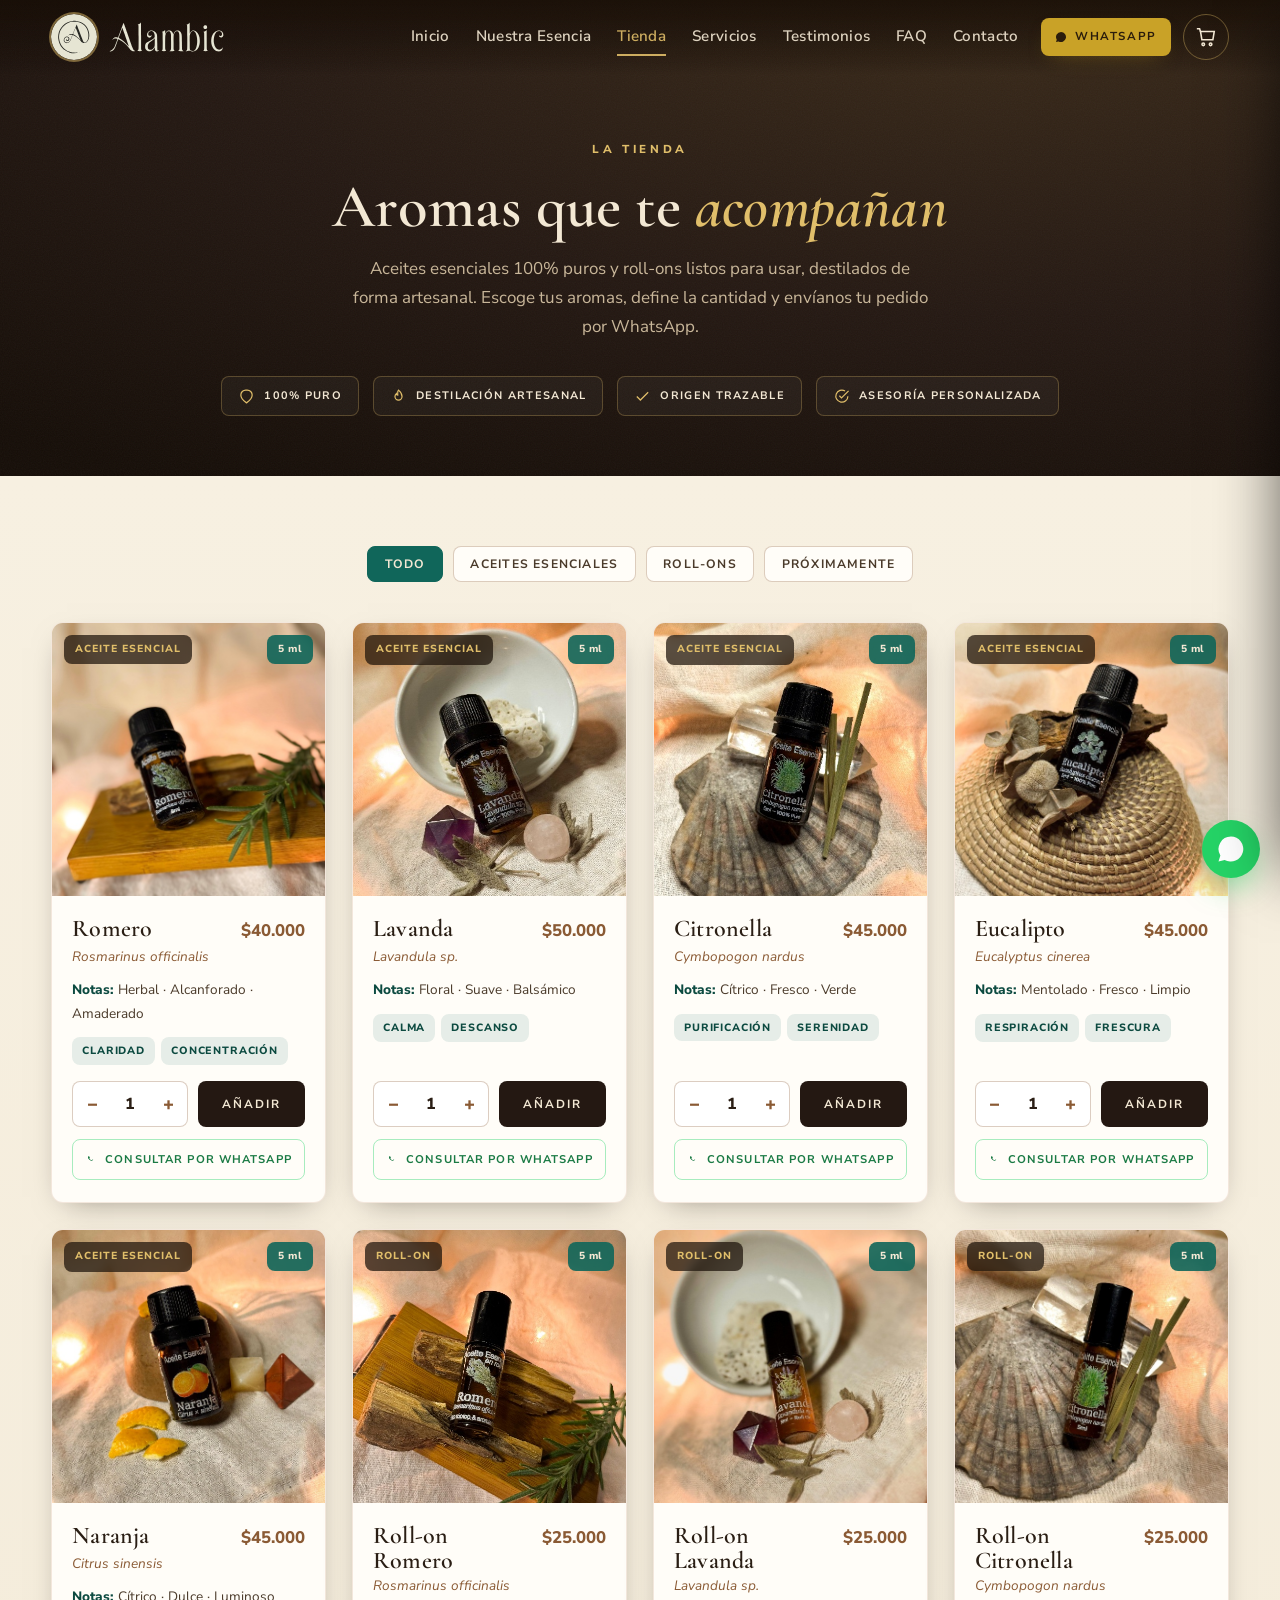
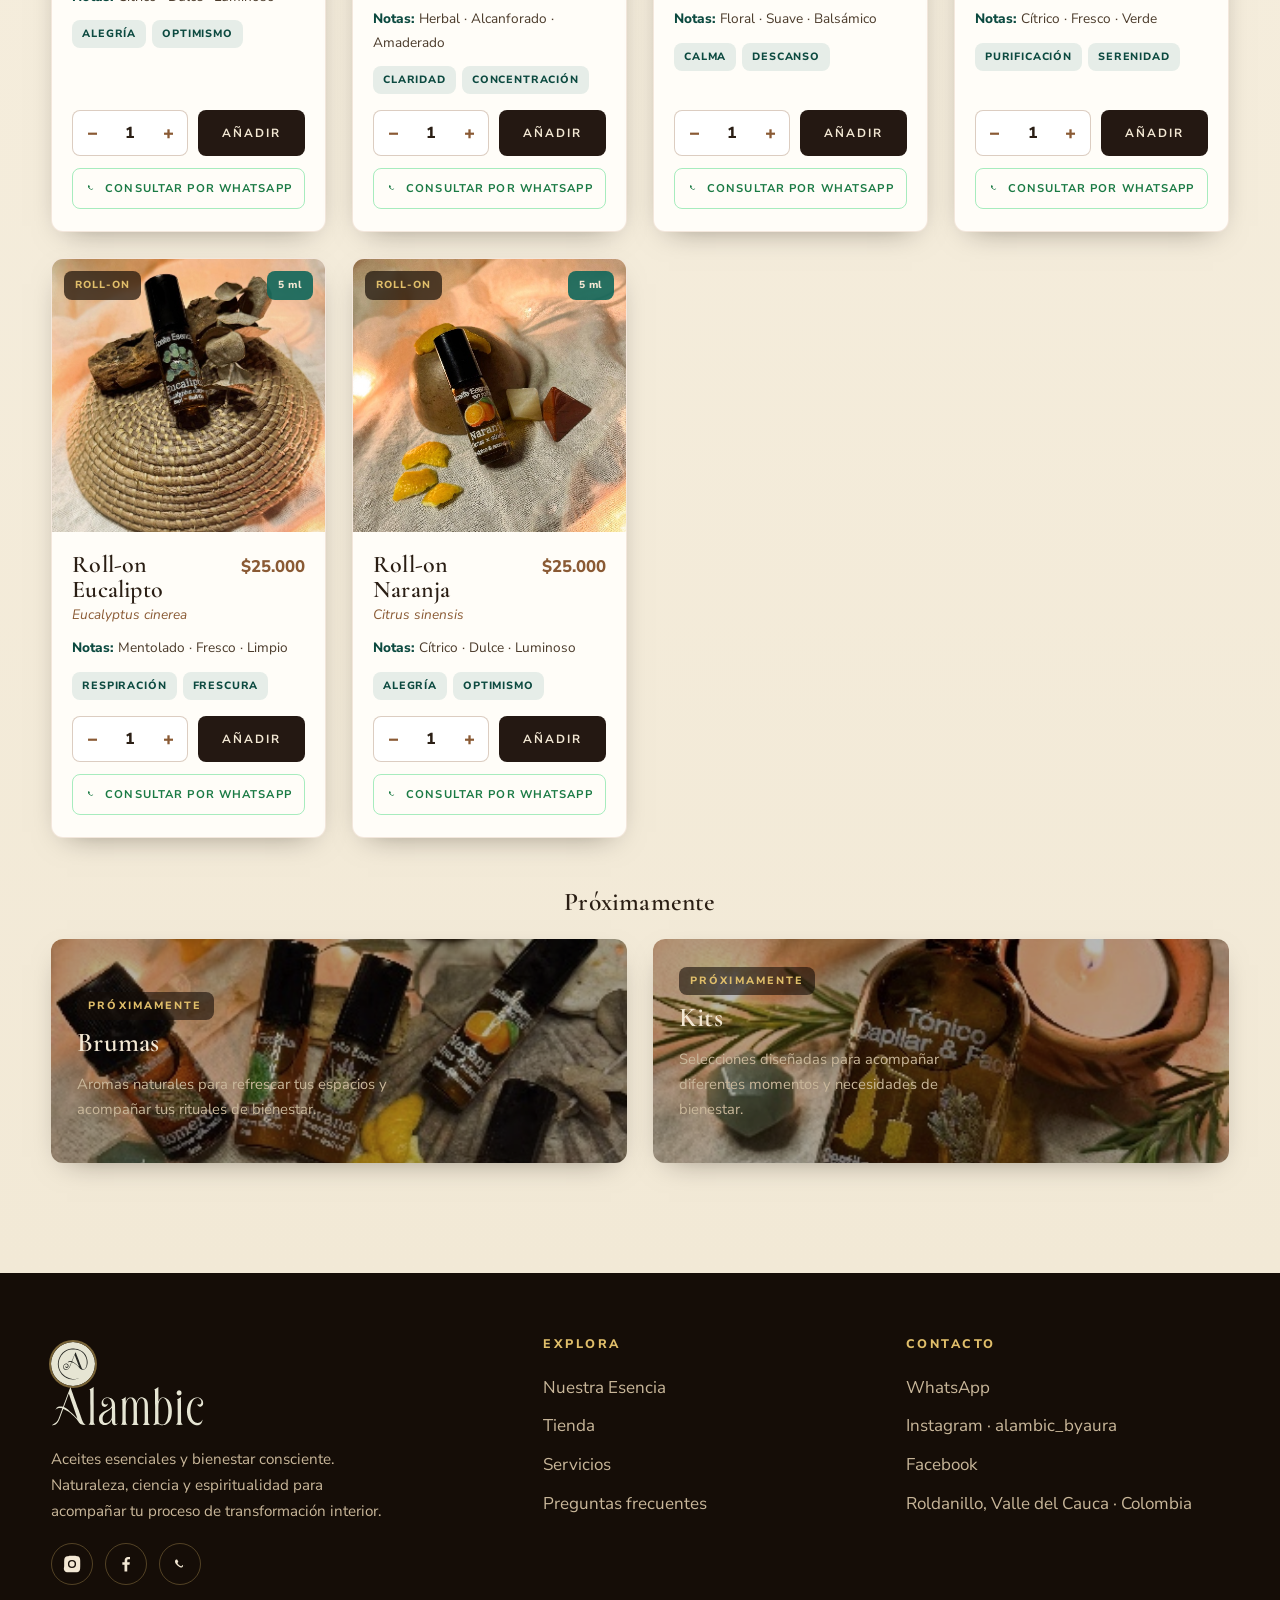
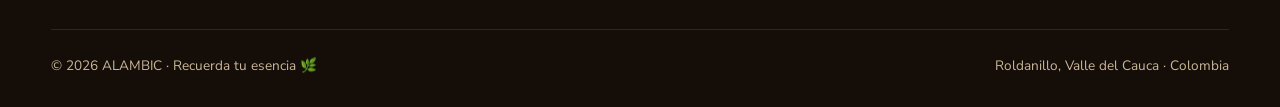
==== commit b1d028f7: "Nuestra Esencia: vuelve a los íconos originales - Restaura los íconos 🌿 🧪 ✨ y su estilo previo a los" ====
--- a/tienda.html
+++ b/tienda.html
@@ -6,13 +6,13 @@
 <title>Tienda · ALAMBIC — Aceites esenciales y roll-ons</title>
 <meta name="description" content="Compra aceites esenciales 100% puros y roll-ons artesanales de ALAMBIC. Escoge tus aromas y cantidad; pedido por WhatsApp." />
 <meta name="theme-color" content="#241812" />
-<link rel="icon" href="assets/img/logo.svg?v=2026.10.15" type="image/svg+xml" />
-<link rel="icon" href="assets/img/logo-512.png?v=2026.10.15" type="image/png" sizes="512x512" />
-<link rel="apple-touch-icon" href="assets/img/logo-180.png?v=2026.10.15" />
+<link rel="icon" href="assets/img/logo.svg?v=2026.10.17" type="image/svg+xml" />
+<link rel="icon" href="assets/img/logo-512.png?v=2026.10.17" type="image/png" sizes="512x512" />
+<link rel="apple-touch-icon" href="assets/img/logo-180.png?v=2026.10.17" />
 <link rel="preconnect" href="https://fonts.googleapis.com" />
 <link rel="preconnect" href="https://fonts.gstatic.com" crossorigin />
 <link href="https://fonts.googleapis.com/css2?family=Cormorant+Garamond:ital,wght@0,400;0,500;0,600;0,700;1,400;1,500;1,600&family=Nunito+Sans:ital,opsz,wght@0,6..12,300;0,6..12,400;0,6..12,600;0,6..12,700;0,6..12,800;0,6..12,900&display=swap" rel="stylesheet" />
-<link rel="stylesheet" href="assets/css/styles.css?v=2026.10.15" />
+<link rel="stylesheet" href="assets/css/styles.css?v=2026.10.17" />
 </head>
 <body>
 
@@ -20,7 +20,7 @@
 <header class="header" id="header">
   <div class="container nav">
     <a href="index.html" class="brand" aria-label="ALAMBIC inicio">
-      <img src="assets/img/logo.svg?v=2026.10.15" alt="Logo ALAMBIC" />
+      <img src="assets/img/logo.svg?v=2026.10.17" alt="Logo ALAMBIC" />
       <img class="brand-word" src="assets/img/lettering.svg" alt="Alambic" width="1165" height="304" />
     </a>
     <nav class="nav-links" id="navLinks">
@@ -89,7 +89,7 @@
     <div class="footer-grid">
       <div class="footer-about">
         <a href="index.html" class="brand" style="margin:0">
-          <img src="assets/img/logo.svg?v=2026.10.15" alt="ALAMBIC" style="width:44px;height:44px;border-radius:50%;box-shadow:0 0 0 2px rgba(224,190,106,.5)" />
+          <img src="assets/img/logo.svg?v=2026.10.17" alt="ALAMBIC" style="width:44px;height:44px;border-radius:50%;box-shadow:0 0 0 2px rgba(224,190,106,.5)" />
           <img class="brand-word brand-word--footer" src="assets/img/lettering.svg" alt="Alambic" width="1165" height="304" />
         </a>
         <p>Aceites esenciales y bienestar consciente. Naturaleza, ciencia y espiritualidad para acompañar tu proceso de transformación interior.</p>
@@ -155,9 +155,9 @@
   <span id="toastMsg">Añadido a tu selección</span>
 </div>
 
-<script src="assets/js/data.js?v=2026.10.15"></script>
-<script src="assets/js/cart.js?v=2026.10.15"></script>
-<script src="assets/js/shop.js?v=2026.10.15"></script>
+<script src="assets/js/data.js?v=2026.10.17"></script>
+<script src="assets/js/cart.js?v=2026.10.17"></script>
+<script src="assets/js/shop.js?v=2026.10.17"></script>
 <script type="speculationrules">
 {"prerender":[{"where":{"and":[{"href_matches":"/*"},{"not":{"href_matches":"/assets/*"}}]},"eagerness":"moderate"}]}
 </script>
--- a/assets/css/styles.css
+++ b/assets/css/styles.css
@@ -177,12 +177,8 @@
 .pillar{ background:linear-gradient(180deg,#FFFDF8,#F6EEDD); border:1px solid rgba(180,121,74,.16);
   border-radius:var(--radius); padding:36px 30px; box-shadow:var(--shadow-sm); transition:transform .5s var(--ease), box-shadow .5s var(--ease); }
 .pillar:hover{ transform:translateY(-6px); box-shadow:var(--shadow); }
-/* Medallón fotográfico: foto real de marca, filete crema y aro dorado fino */
-.pillar-ico{ width:92px; height:92px; border-radius:50%; overflow:hidden; margin-bottom:22px; background:#E6DCC6;
-  box-shadow:0 0 0 3px #FBF6EC, 0 0 0 4px rgba(201,162,39,.75), 0 16px 32px -16px rgba(20,12,6,.55); }
-.pillar-ico img{ width:100%; height:100%; object-fit:cover; display:block;
-  filter:saturate(.9) contrast(1.04) sepia(.08); transform:scale(1.02); transition:transform .9s var(--ease), filter .9s var(--ease); }
-.pillar:hover .pillar-ico img{ transform:scale(1.09); filter:saturate(1) contrast(1.06) sepia(0); }
+.pillar-ico{ font-size:2rem; width:64px; height:64px; border-radius:50%; display:grid; place-items:center; margin-bottom:18px;
+  background:radial-gradient(circle at 30% 30%, rgba(224,190,106,.35), rgba(16,102,90,.15)); }
 .pillar h3{ font-size:1.5rem; color:var(--emerald-deep); margin-bottom:8px; }
 .pillar p{ color:var(--ink-soft); font-size:1rem; }
 .split{ display:grid; grid-template-columns:1.05fr 1fr; gap:clamp(30px,5vw,64px); align-items:center; margin-top:clamp(60px,8vw,100px); }
